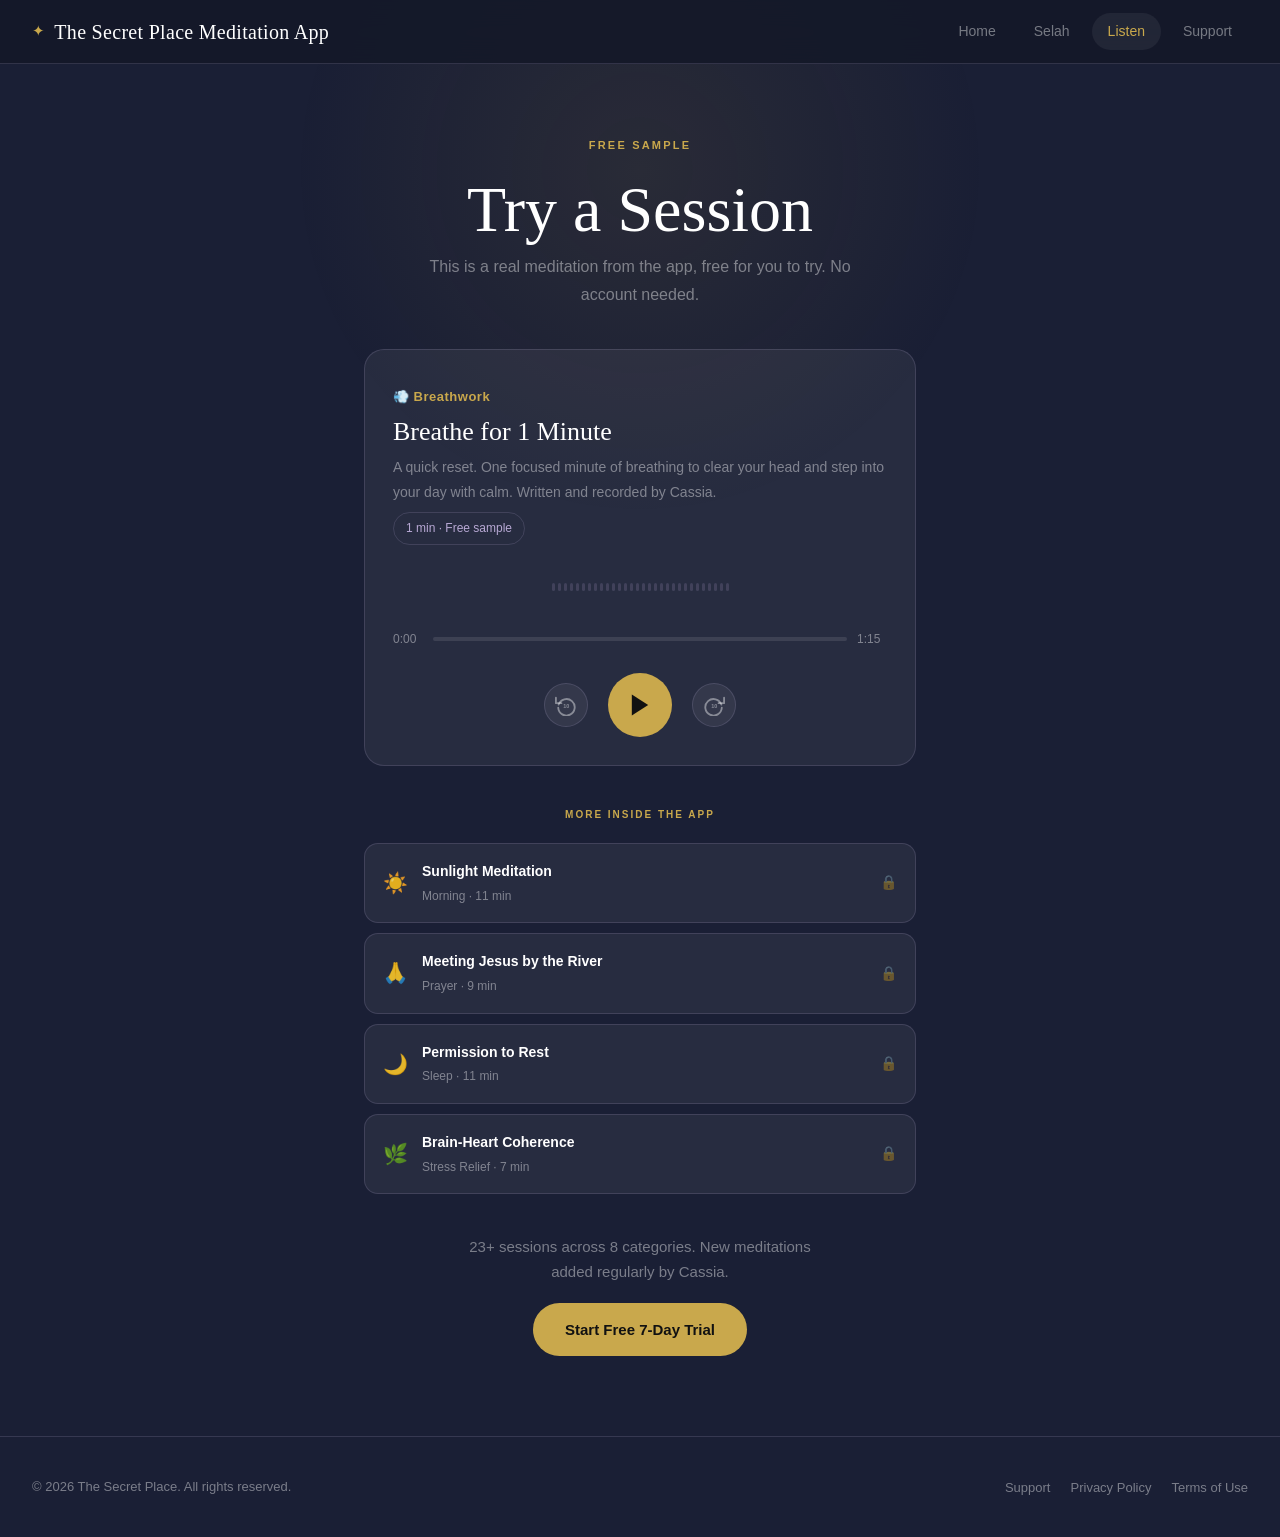
==== listen.html @ f0d4e2de "Update nav brand to full app name and increase font size Co-Authored-By: Claude Sonnet 4.6 <noreply@" ====
<!DOCTYPE html>
<html lang="en">
<head>
  <meta charset="UTF-8" />
  <meta name="viewport" content="width=device-width, initial-scale=1.0" />

  <!-- Primary SEO -->
  <title>Listen Free — Sample Meditation | The Secret Place</title>
  <meta name="description" content="Try a free guided Christian meditation. Listen to a sample session from The Secret Place app — breathwork, prayer, and stillness for believers." />
  <meta name="keywords" content="free christian meditation, free guided meditation, sample meditation, breathwork meditation, christian mindfulness free" />
  <link rel="canonical" href="https://stepdugas.github.io/the-secret-place-site/listen.html" />

  <!-- Open Graph -->
  <meta property="og:type" content="website" />
  <meta property="og:url" content="https://stepdugas.github.io/the-secret-place-site/listen.html" />
  <meta property="og:title" content="Listen Free — Sample Meditation" />
  <meta property="og:description" content="Try a free guided Christian meditation from The Secret Place." />

  <link rel="stylesheet" href="styles.css" />
</head>
<body>

  <nav>
    <a class="nav-brand" href="index.html">
      <span class="sparkle">✦</span>
      <span>The Secret Place Meditation App</span>
    </a>
    <ul class="nav-links">
      <li><a href="index.html">Home</a></li>
      <li><a href="selah.html">Selah</a></li>
      <li><a href="listen.html" class="active">Listen</a></li>
      <li><a href="support.html">Support</a></li>
    </ul>
  </nav>

  <div class="page">
    <div class="listen-page">

      <!-- Header -->
      <div class="timer-header">
        <p class="hero-eyebrow">Free Sample</p>
        <h1 class="timer-title">Try a Session</h1>
        <p class="timer-desc">This is a real meditation from the app, free for you to try. No account needed.</p>
      </div>

      <!-- Player Card -->
      <div class="player-card">

        <!-- Meditation info -->
        <div class="player-meta">
          <div class="player-category">💨 Breathwork</div>
          <h2 class="player-title">Breathe for 1 Minute</h2>
          <p class="player-description">A quick reset. One focused minute of breathing to clear your head and step into your day with calm. Written and recorded by Cassia.</p>
          <div class="player-duration-badge">1 min · Free sample</div>
        </div>

        <!-- Waveform decoration -->
        <div class="waveform-bars" id="waveformBars">
          <span></span><span></span><span></span><span></span><span></span>
          <span></span><span></span><span></span><span></span><span></span>
          <span></span><span></span><span></span><span></span><span></span>
          <span></span><span></span><span></span><span></span><span></span>
          <span></span><span></span><span></span><span></span><span></span>
          <span></span><span></span><span></span><span></span><span></span>
        </div>

        <!-- Audio element — replace src with your hosted audio file -->
        <audio id="meditationAudio" preload="metadata">
          <source src="audio/breathe1Minute.mp3" type="audio/mpeg" />
        </audio>

        <!-- Progress -->
        <div class="progress-wrap">
          <span class="progress-time" id="currentTime">0:00</span>
          <div class="progress-bar" id="progressBar">
            <div class="progress-fill" id="progressFill"></div>
            <div class="progress-thumb" id="progressThumb"></div>
          </div>
          <span class="progress-time" id="totalTime">1:00</span>
        </div>

        <!-- Controls -->
        <div class="player-controls">
          <button class="player-btn-rewind" id="rewindBtn" title="Rewind 10s">
            <svg width="22" height="22" viewBox="0 0 24 24" fill="none" stroke="currentColor" stroke-width="2" stroke-linecap="round" stroke-linejoin="round">
              <polyline points="1 4 1 10 7 10"></polyline>
              <path d="M3.51 15a9 9 0 1 0 .49-3.5"></path>
              <text x="9" y="15" font-size="6" fill="currentColor" stroke="none" font-family="sans-serif" font-weight="bold">10</text>
            </svg>
          </button>
          <button class="player-btn-play" id="playBtn">
            <svg id="playIcon" width="28" height="28" viewBox="0 0 24 24" fill="currentColor">
              <polygon points="5,3 19,12 5,21"></polygon>
            </svg>
            <svg id="pauseIcon" width="28" height="28" viewBox="0 0 24 24" fill="currentColor" style="display:none;">
              <rect x="6" y="4" width="4" height="16"></rect>
              <rect x="14" y="4" width="4" height="16"></rect>
            </svg>
          </button>
          <button class="player-btn-rewind" id="forwardBtn" title="Forward 10s">
            <svg width="22" height="22" viewBox="0 0 24 24" fill="none" stroke="currentColor" stroke-width="2" stroke-linecap="round" stroke-linejoin="round">
              <polyline points="23 4 23 10 17 10"></polyline>
              <path d="M20.49 15a9 9 0 1 1-.49-3.5"></path>
              <text x="9" y="15" font-size="6" fill="currentColor" stroke="none" font-family="sans-serif" font-weight="bold">10</text>
            </svg>
          </button>
        </div>

        <!-- Error state (shown if audio can't load) -->
        <div class="audio-error" id="audioError" style="display:none;">
          <p>This sample isn't available in the browser yet — download the app to listen.</p>
          <a href="https://apps.apple.com/us/app/the-secret-place-app/id6761489884" class="btn-primary" target="_blank" rel="noopener" style="margin-top:14px;display:inline-flex;">Download on the App Store</a>
        </div>

      </div>

      <!-- More sessions teaser -->
      <div class="more-sessions">
        <p class="section-label" style="text-align:center;margin-bottom:20px;">More Inside the App</p>
        <div class="session-teaser-grid">
          <div class="session-teaser">
            <span class="session-teaser-icon">☀️</span>
            <div>
              <p class="session-teaser-title">Sunlight Meditation</p>
              <p class="session-teaser-meta">Morning · 11 min</p>
            </div>
            <span class="session-teaser-lock">🔒</span>
          </div>
          <div class="session-teaser">
            <span class="session-teaser-icon">🙏</span>
            <div>
              <p class="session-teaser-title">Meeting Jesus by the River</p>
              <p class="session-teaser-meta">Prayer · 9 min</p>
            </div>
            <span class="session-teaser-lock">🔒</span>
          </div>
          <div class="session-teaser">
            <span class="session-teaser-icon">🌙</span>
            <div>
              <p class="session-teaser-title">Permission to Rest</p>
              <p class="session-teaser-meta">Sleep · 11 min</p>
            </div>
            <span class="session-teaser-lock">🔒</span>
          </div>
          <div class="session-teaser">
            <span class="session-teaser-icon">🌿</span>
            <div>
              <p class="session-teaser-title">Brain-Heart Coherence</p>
              <p class="session-teaser-meta">Stress Relief · 7 min</p>
            </div>
            <span class="session-teaser-lock">🔒</span>
          </div>
        </div>
      </div>

      <!-- CTA -->
      <div class="timer-app-cta">
        <p>23+ sessions across 8 categories. New meditations added regularly by Cassia.</p>
        <a href="https://apps.apple.com/us/app/the-secret-place-app/id6761489884" class="btn-primary" target="_blank" rel="noopener">Start Free 7-Day Trial</a>
      </div>

    </div>
  </div>

  <footer>
    <p>© 2026 The Secret Place. All rights reserved.</p>
    <ul class="footer-links">
      <li><a href="support.html">Support</a></li>
      <li><a href="privacy.html">Privacy Policy</a></li>
      <li><a href="terms.html">Terms of Use</a></li>
    </ul>
  </footer>

  <script>
    const audio       = document.getElementById('meditationAudio');
    const playBtn     = document.getElementById('playBtn');
    const playIcon    = document.getElementById('playIcon');
    const pauseIcon   = document.getElementById('pauseIcon');
    const progressFill= document.getElementById('progressFill');
    const progressThumb=document.getElementById('progressThumb');
    const progressBar = document.getElementById('progressBar');
    const currentTimeEl=document.getElementById('currentTime');
    const totalTimeEl = document.getElementById('totalTime');
    const waveform    = document.getElementById('waveformBars');
    const errorEl     = document.getElementById('audioError');
    let   animFrame   = null;

    // Detect if audio file is available
    audio.addEventListener('error', () => {
      errorEl.style.display = 'block';
      playBtn.disabled = true;
    });

    audio.addEventListener('loadedmetadata', () => {
      totalTimeEl.textContent = formatTime(audio.duration);
    });

    // Play / Pause
    playBtn.addEventListener('click', () => {
      if (audio.paused) {
        audio.play().catch(() => { errorEl.style.display = 'block'; });
      } else {
        audio.pause();
      }
    });

    audio.addEventListener('play', () => {
      playIcon.style.display  = 'none';
      pauseIcon.style.display = 'block';
      waveform.classList.add('playing');
      animateProgress();
    });

    audio.addEventListener('pause', () => {
      playIcon.style.display  = 'block';
      pauseIcon.style.display = 'none';
      waveform.classList.remove('playing');
      cancelAnimationFrame(animFrame);
    });

    audio.addEventListener('ended', () => {
      playIcon.style.display  = 'block';
      pauseIcon.style.display = 'none';
      waveform.classList.remove('playing');
      progressFill.style.width = '100%';
      progressThumb.style.left = '100%';
      cancelAnimationFrame(animFrame);
    });

    // Rewind / Forward
    document.getElementById('rewindBtn').addEventListener('click', () => {
      audio.currentTime = Math.max(0, audio.currentTime - 10);
    });
    document.getElementById('forwardBtn').addEventListener('click', () => {
      audio.currentTime = Math.min(audio.duration || 0, audio.currentTime + 10);
    });

    // Scrub
    progressBar.addEventListener('click', e => {
      if (!audio.duration) return;
      const rect = progressBar.getBoundingClientRect();
      const pct  = (e.clientX - rect.left) / rect.width;
      audio.currentTime = pct * audio.duration;
    });

    function animateProgress() {
      if (!audio.duration) { animFrame = requestAnimationFrame(animateProgress); return; }
      const pct = (audio.currentTime / audio.duration) * 100;
      progressFill.style.width = pct + '%';
      progressThumb.style.left = pct + '%';
      currentTimeEl.textContent = formatTime(audio.currentTime);
      animFrame = requestAnimationFrame(animateProgress);
    }

    function formatTime(s) {
      if (!s || isNaN(s)) return '0:00';
      const m = Math.floor(s / 60);
      const sec = Math.floor(s % 60).toString().padStart(2, '0');
      return `${m}:${sec}`;
    }
  </script>

</body>
</html>
---- styles.css ----
/* ─────────────────────────────────────────────
   The Secret Place — Shared Stylesheet
   Navy + Gold + Lavender  |  Serif + Sans
───────────────────────────────────────────── */

:root {
  --navy:    #1A1F35;
  --navy-2:  #141828;
  --gold:    #C9A84C;
  --gold-dim:#A88C3E;
  --lavender:#B8A9D4;
  --surface: rgba(255,255,255,0.06);
  --border:  rgba(184,169,212,0.18);
  --text:    rgba(255,255,255,0.88);
  --muted:   rgba(255,255,255,0.42);
  --radius:  14px;
}

*, *::before, *::after { box-sizing: border-box; margin: 0; padding: 0; }

html { scroll-behavior: smooth; }

body {
  background: var(--navy);
  color: var(--text);
  font-family: -apple-system, 'Helvetica Neue', Arial, sans-serif;
  font-size: 16px;
  line-height: 1.7;
  min-height: 100vh;
}

/* ── Background glow ── */
body::before {
  content: '';
  position: fixed;
  top: -20%;
  left: 50%;
  transform: translateX(-50%);
  width: 700px;
  height: 700px;
  background: radial-gradient(ellipse, rgba(201,168,76,0.09) 0%, transparent 70%);
  pointer-events: none;
  z-index: 0;
}

/* ── Nav ── */
nav {
  position: sticky;
  top: 0;
  z-index: 100;
  display: flex;
  align-items: center;
  justify-content: space-between;
  padding: 0 32px;
  height: 64px;
  background: rgba(20, 24, 40, 0.88);
  backdrop-filter: blur(16px);
  -webkit-backdrop-filter: blur(16px);
  border-bottom: 1px solid var(--border);
}

.nav-brand {
  display: flex;
  align-items: center;
  gap: 9px;
  text-decoration: none;
}

.nav-brand .sparkle { color: var(--gold); font-size: 15px; }

.nav-brand span {
  font-family: Georgia, 'Times New Roman', serif;
  font-size: 20px;
  color: white;
  letter-spacing: 0.3px;
}

.nav-links {
  display: flex;
  gap: 6px;
  list-style: none;
}

.nav-links a {
  display: block;
  padding: 7px 16px;
  border-radius: 20px;
  font-size: 14px;
  font-weight: 500;
  color: var(--muted);
  text-decoration: none;
  transition: color 0.2s, background 0.2s;
}

.nav-links a:hover,
.nav-links a.active {
  color: white;
  background: var(--surface);
}

.nav-links a.active { color: var(--gold); }

/* ── Page wrapper ── */
.page { position: relative; z-index: 1; }

/* ── Hero ── */
.hero {
  text-align: center;
  padding: 100px 24px 80px;
  max-width: 680px;
  margin: 0 auto;
}

.hero-eyebrow {
  font-size: 11px;
  font-weight: 700;
  letter-spacing: 2.2px;
  color: var(--gold);
  text-transform: uppercase;
  margin-bottom: 20px;
}

.hero h1 {
  font-family: Georgia, 'Times New Roman', serif;
  font-size: clamp(38px, 7vw, 58px);
  font-weight: normal;
  line-height: 1.18;
  color: white;
  margin-bottom: 22px;
}

.hero h1 em {
  font-style: italic;
  color: var(--gold);
}

.hero p {
  font-size: 18px;
  color: var(--muted);
  line-height: 1.75;
  margin-bottom: 40px;
}

.btn-primary {
  display: inline-flex;
  align-items: center;
  gap: 8px;
  padding: 14px 32px;
  background: var(--gold);
  color: #111;
  font-size: 15px;
  font-weight: 700;
  border-radius: 50px;
  text-decoration: none;
  transition: background 0.2s, transform 0.15s;
}

.btn-primary:hover { background: var(--gold-dim); transform: translateY(-1px); }

.btn-secondary {
  display: inline-flex;
  align-items: center;
  gap: 8px;
  padding: 13px 28px;
  background: transparent;
  color: white;
  font-size: 15px;
  font-weight: 500;
  border: 1px solid var(--border);
  border-radius: 50px;
  text-decoration: none;
  transition: border-color 0.2s, background 0.2s;
}

.btn-secondary:hover { border-color: var(--lavender); background: var(--surface); }

.hero-cta { display: flex; gap: 14px; justify-content: center; flex-wrap: wrap; }

/* ── Divider line ── */
.divider {
  height: 1px;
  background: var(--border);
  max-width: 900px;
  margin: 0 auto;
}

/* ── Section ── */
section {
  max-width: 900px;
  margin: 0 auto;
  padding: 72px 24px;
}

.section-label {
  font-size: 10px;
  font-weight: 700;
  letter-spacing: 2px;
  color: var(--gold);
  text-transform: uppercase;
  margin-bottom: 12px;
}

.section-title {
  font-family: Georgia, 'Times New Roman', serif;
  font-size: clamp(26px, 4vw, 36px);
  font-weight: normal;
  color: white;
  margin-bottom: 16px;
  line-height: 1.3;
}

.section-body {
  font-size: 16px;
  color: var(--muted);
  line-height: 1.8;
  max-width: 620px;
}

/* ── Feature grid ── */
.feature-grid {
  display: grid;
  grid-template-columns: repeat(auto-fit, minmax(240px, 1fr));
  gap: 16px;
  margin-top: 48px;
}

.feature-card {
  background: var(--surface);
  border: 1px solid var(--border);
  border-radius: var(--radius);
  padding: 28px 24px;
}

.feature-icon {
  font-size: 24px;
  margin-bottom: 14px;
}

.feature-card h3 {
  font-size: 16px;
  font-weight: 600;
  color: white;
  margin-bottom: 8px;
}

.feature-card p {
  font-size: 14px;
  color: var(--muted);
  line-height: 1.65;
}

/* ── Screenshot mock ── */
.app-badge {
  display: inline-flex;
  align-items: center;
  gap: 8px;
  padding: 8px 16px;
  background: var(--surface);
  border: 1px solid var(--border);
  border-radius: 50px;
  font-size: 13px;
  color: var(--lavender);
  margin-bottom: 40px;
}

/* ── Prose (privacy / terms / support) ── */
.prose {
  max-width: 700px;
  margin: 0 auto;
  padding: 64px 24px 80px;
}

.prose h1 {
  font-family: Georgia, 'Times New Roman', serif;
  font-size: 36px;
  font-weight: normal;
  color: white;
  margin-bottom: 8px;
}

.prose .updated {
  font-size: 13px;
  color: var(--muted);
  margin-bottom: 40px;
  display: block;
}

.prose h2 {
  font-size: 20px;
  font-weight: 600;
  color: white;
  margin: 40px 0 12px;
  padding-bottom: 10px;
  border-bottom: 1px solid var(--border);
}

.prose p, .prose li {
  font-size: 15px;
  color: rgba(255,255,255,0.68);
  line-height: 1.85;
  margin-bottom: 14px;
}

.prose ul, .prose ol {
  padding-left: 22px;
  margin-bottom: 14px;
}

.prose li { margin-bottom: 8px; }

.prose a { color: var(--gold); text-decoration: none; }
.prose a:hover { text-decoration: underline; }

.prose strong { color: white; font-weight: 600; }

/* ── Support cards ── */
.support-grid {
  display: grid;
  grid-template-columns: repeat(auto-fit, minmax(280px, 1fr));
  gap: 16px;
  margin: 40px 0;
}

.support-card {
  background: var(--surface);
  border: 1px solid var(--border);
  border-radius: var(--radius);
  padding: 28px 24px;
}

.support-card h3 {
  font-size: 16px;
  font-weight: 600;
  color: white;
  margin-bottom: 10px;
}

.support-card p {
  font-size: 14px;
  color: var(--muted);
  line-height: 1.65;
  margin-bottom: 0;
}

.support-card a {
  color: var(--gold);
  text-decoration: none;
}

/* ── Footer ── */
footer {
  border-top: 1px solid var(--border);
  padding: 36px 32px;
  display: flex;
  align-items: center;
  justify-content: space-between;
  flex-wrap: wrap;
  gap: 16px;
  position: relative;
  z-index: 1;
}

footer p { font-size: 13px; color: var(--muted); }

.footer-links {
  display: flex;
  gap: 20px;
  list-style: none;
}

.footer-links a {
  font-size: 13px;
  color: var(--muted);
  text-decoration: none;
  transition: color 0.2s;
}

.footer-links a:hover { color: var(--gold); }

/* ─────────────────────────────────────────────
   Selah Callout (index.html)
───────────────────────────────────────────── */
.selah-callout { padding: 72px 24px; max-width: 900px; margin: 0 auto; }
.selah-callout-inner {
  display: flex;
  align-items: center;
  gap: 60px;
  flex-wrap: wrap;
}
.selah-callout-inner > div:first-child { flex: 1; min-width: 260px; }
.selah-preview { flex-shrink: 0; display: flex; justify-content: center; }
.selah-ring-preview { position: relative; width: 120px; height: 120px; }
.selah-ring-preview svg { filter: drop-shadow(0 0 18px rgba(201,168,76,0.22)); }
.selah-ring-label {
  position: absolute; inset: 0;
  display: flex; align-items: center; justify-content: center;
  font-family: Georgia, serif;
  font-size: 22px;
  color: white;
}

/* ─────────────────────────────────────────────
   Timer / Selah page
───────────────────────────────────────────── */
.timer-page {
  max-width: 560px;
  margin: 0 auto;
  padding: 72px 24px 80px;
  display: flex;
  flex-direction: column;
  align-items: center;
  gap: 40px;
}

.timer-header { text-align: center; }

.timer-title {
  font-family: Georgia, 'Times New Roman', serif;
  font-size: clamp(42px, 8vw, 64px);
  font-weight: normal;
  color: white;
  line-height: 1.1;
  margin-bottom: 8px;
}

.timer-subtitle {
  font-size: 15px;
  color: var(--gold);
  margin-bottom: 14px;
  letter-spacing: 0.3px;
}

.timer-subtitle em { font-style: italic; }

.timer-desc {
  font-size: 16px;
  color: var(--muted);
  line-height: 1.75;
  max-width: 440px;
}

.timer-card {
  width: 100%;
  background: var(--surface);
  border: 1px solid var(--border);
  border-radius: 20px;
  padding: 36px 28px;
  display: flex;
  flex-direction: column;
  align-items: center;
  gap: 32px;
}

/* Pickers */
.picker-group { width: 100%; }
.picker-label {
  font-size: 10px;
  font-weight: 700;
  letter-spacing: 2px;
  color: var(--gold);
  text-transform: uppercase;
  margin-bottom: 12px;
}
.picker-pills {
  display: flex;
  flex-wrap: wrap;
  gap: 8px;
}
.pill {
  padding: 8px 16px;
  border-radius: 50px;
  border: 1px solid var(--border);
  background: transparent;
  color: var(--muted);
  font-size: 13px;
  font-weight: 500;
  cursor: pointer;
  transition: all 0.18s;
  font-family: inherit;
}
.pill:hover { border-color: var(--lavender); color: white; background: var(--surface); }
.pill.active { background: var(--gold); border-color: var(--gold); color: #111; font-weight: 700; }

/* Ring */
.timer-ring-wrap {
  position: relative;
  width: 220px;
  height: 220px;
  flex-shrink: 0;
}
.timer-ring-svg {
  width: 220px;
  height: 220px;
  filter: drop-shadow(0 0 24px rgba(201,168,76,0.18));
}
.ring-bg {
  fill: none;
  stroke: rgba(184,169,212,0.10);
  stroke-width: 8;
}
.ring-progress {
  fill: none;
  stroke: var(--gold);
  stroke-width: 8;
  stroke-linecap: round;
  stroke-dasharray: 603.2;
  stroke-dashoffset: 0;
  transform: rotate(-90deg);
  transform-origin: 50% 50%;
  transition: stroke-dashoffset 0.8s linear;
}
.timer-ring-inner {
  position: absolute;
  inset: 0;
  display: flex;
  flex-direction: column;
  align-items: center;
  justify-content: center;
  gap: 6px;
}
.timer-display {
  font-family: Georgia, 'Times New Roman', serif;
  font-size: 46px;
  color: white;
  letter-spacing: -1px;
  line-height: 1;
}
.timer-state {
  font-size: 11px;
  font-weight: 600;
  letter-spacing: 2px;
  text-transform: uppercase;
  color: var(--muted);
}

/* Timer controls */
.timer-controls { display: flex; gap: 14px; align-items: center; }

.timer-btn-primary {
  padding: 14px 36px;
  background: var(--gold);
  color: #111;
  border: none;
  border-radius: 50px;
  font-size: 15px;
  font-weight: 700;
  cursor: pointer;
  font-family: inherit;
  transition: background 0.2s, transform 0.15s;
}
.timer-btn-primary:hover { background: var(--gold-dim); transform: translateY(-1px); }

.timer-btn-secondary {
  padding: 13px 24px;
  background: transparent;
  color: var(--muted);
  border: 1px solid var(--border);
  border-radius: 50px;
  font-size: 14px;
  font-weight: 500;
  cursor: pointer;
  font-family: inherit;
  transition: all 0.18s;
}
.timer-btn-secondary:hover:not(:disabled) { border-color: var(--lavender); color: white; }
.timer-btn-secondary:disabled { opacity: 0.35; cursor: default; }

/* Completion overlay */
.timer-completion {
  position: fixed;
  inset: 0;
  z-index: 200;
  background: rgba(20,24,40,0.92);
  backdrop-filter: blur(16px);
  display: flex;
  align-items: center;
  justify-content: center;
  padding: 24px;
}
.completion-inner {
  position: relative;
  text-align: center;
  display: flex;
  flex-direction: column;
  align-items: center;
  gap: 12px;
  max-width: 380px;
}
.completion-glow {
  position: absolute;
  top: -40px; left: 50%; transform: translateX(-50%);
  width: 300px; height: 300px;
  background: radial-gradient(ellipse, rgba(201,168,76,0.14) 0%, transparent 70%);
  pointer-events: none;
}
.completion-icon { font-size: 32px; color: var(--gold); }
.completion-title {
  font-family: Georgia, serif;
  font-size: 40px;
  font-weight: normal;
  color: white;
}
.completion-body { font-size: 16px; color: var(--muted); line-height: 1.7; margin-bottom: 8px; }

/* App CTA strip */
.timer-app-cta {
  text-align: center;
  display: flex;
  flex-direction: column;
  align-items: center;
  gap: 18px;
}
.timer-app-cta p { font-size: 15px; color: var(--muted); max-width: 380px; line-height: 1.7; }

/* ─────────────────────────────────────────────
   Listen / Player page
───────────────────────────────────────────── */
.listen-page {
  max-width: 600px;
  margin: 0 auto;
  padding: 72px 24px 80px;
  display: flex;
  flex-direction: column;
  align-items: center;
  gap: 40px;
}

.player-card {
  width: 100%;
  background: var(--surface);
  border: 1px solid var(--border);
  border-radius: 20px;
  padding: 36px 28px 28px;
  display: flex;
  flex-direction: column;
  gap: 24px;
}

.player-meta { display: flex; flex-direction: column; gap: 8px; }
.player-category { font-size: 13px; color: var(--gold); font-weight: 600; letter-spacing: 0.5px; }
.player-title { font-family: Georgia, serif; font-size: 26px; font-weight: normal; color: white; line-height: 1.2; }
.player-description { font-size: 14px; color: var(--muted); line-height: 1.75; }
.player-duration-badge {
  display: inline-flex;
  padding: 5px 12px;
  border: 1px solid var(--border);
  border-radius: 50px;
  font-size: 12px;
  color: var(--lavender);
  width: fit-content;
}

/* Waveform animation */
.waveform-bars {
  display: flex;
  align-items: center;
  justify-content: center;
  gap: 3px;
  height: 36px;
}
.waveform-bars span {
  display: block;
  width: 3px;
  border-radius: 3px;
  background: var(--border);
  height: 8px;
  transition: height 0.1s;
}
.waveform-bars.playing span {
  background: var(--gold);
  animation: wave 1.2s ease-in-out infinite;
}
.waveform-bars.playing span:nth-child(odd)  { animation-delay: -0.4s; }
.waveform-bars.playing span:nth-child(3n)   { animation-delay: -0.8s; }
.waveform-bars.playing span:nth-child(4n)   { animation-delay: -0.2s; }
.waveform-bars.playing span:nth-child(5n)   { animation-delay: -1.0s; }

@keyframes wave {
  0%, 100% { height: 8px; }
  50%       { height: 28px; }
}

/* Progress */
.progress-wrap {
  display: flex;
  align-items: center;
  gap: 10px;
}
.progress-time { font-size: 12px; color: var(--muted); min-width: 30px; font-variant-numeric: tabular-nums; }
.progress-bar {
  flex: 1;
  height: 4px;
  background: rgba(255,255,255,0.10);
  border-radius: 4px;
  position: relative;
  cursor: pointer;
}
.progress-fill {
  height: 100%;
  background: var(--gold);
  border-radius: 4px;
  width: 0%;
  transition: width 0.3s linear;
}
.progress-thumb {
  position: absolute;
  top: 50%;
  left: 0%;
  transform: translate(-50%, -50%);
  width: 12px;
  height: 12px;
  background: var(--gold);
  border-radius: 50%;
  transition: left 0.3s linear;
  opacity: 0;
}
.progress-bar:hover .progress-thumb { opacity: 1; }

/* Player controls */
.player-controls {
  display: flex;
  align-items: center;
  justify-content: center;
  gap: 20px;
}
.player-btn-play {
  width: 64px;
  height: 64px;
  border-radius: 50%;
  background: var(--gold);
  border: none;
  cursor: pointer;
  display: flex;
  align-items: center;
  justify-content: center;
  color: #111;
  transition: background 0.2s, transform 0.15s;
  flex-shrink: 0;
}
.player-btn-play:hover { background: var(--gold-dim); transform: scale(1.04); }
.player-btn-play:disabled { opacity: 0.4; cursor: default; }

.player-btn-rewind {
  width: 44px;
  height: 44px;
  border-radius: 50%;
  background: var(--surface);
  border: 1px solid var(--border);
  cursor: pointer;
  display: flex;
  align-items: center;
  justify-content: center;
  color: var(--muted);
  transition: all 0.18s;
}
.player-btn-rewind:hover { border-color: var(--lavender); color: white; }

.audio-error {
  text-align: center;
  padding: 20px;
  display: flex;
  flex-direction: column;
  align-items: center;
}
.audio-error p { font-size: 14px; color: var(--muted); }

/* More sessions teaser */
.more-sessions { width: 100%; }
.session-teaser-grid { display: flex; flex-direction: column; gap: 10px; }
.session-teaser {
  display: flex;
  align-items: center;
  gap: 14px;
  padding: 16px 18px;
  background: var(--surface);
  border: 1px solid var(--border);
  border-radius: var(--radius);
}
.session-teaser-icon { font-size: 20px; flex-shrink: 0; }
.session-teaser > div { flex: 1; }
.session-teaser-title { font-size: 14px; font-weight: 600; color: white; }
.session-teaser-meta  { font-size: 12px; color: var(--muted); margin-top: 2px; }
.session-teaser-lock  { font-size: 14px; opacity: 0.4; }

/* ── Responsive — Tablet ── */
@media (max-width: 768px) {
  .selah-callout-inner { flex-direction: column; gap: 32px; }
}

/* ── Responsive — Mobile ── */
@media (max-width: 600px) {
  /* Nav: smaller text, tighter padding so 4 links fit */
  nav { padding: 0 14px; }
  .nav-brand span:last-child { display: none; } /* hide text, keep sparkle brand mark */
  .nav-links { gap: 2px; }
  .nav-links a { padding: 6px 10px; font-size: 13px; }

  /* Hero */
  .hero { padding: 70px 20px 60px; }
  .hero p { font-size: 16px; }
  .hero-cta { flex-direction: column; align-items: center; }
  .btn-primary, .btn-secondary { width: 100%; max-width: 320px; justify-content: center; }

  /* Sections */
  section { padding: 52px 20px; }

  /* Feature grid: single column */
  .feature-grid { grid-template-columns: 1fr; }

  /* Selah callout */
  .selah-callout { padding: 52px 20px; }
  .selah-callout-inner { flex-direction: column; gap: 28px; }
  .selah-preview { display: none; }

  /* Timer page */
  .timer-page { padding: 52px 16px 64px; }
  .timer-card { padding: 24px 16px; gap: 24px; }
  .timer-ring-wrap { width: 190px; height: 190px; }
  .timer-ring-svg { width: 190px; height: 190px; }
  .timer-display { font-size: 36px; }
  .timer-controls { gap: 10px; }
  .timer-btn-primary { padding: 13px 28px; }
  .pill { padding: 7px 13px; font-size: 12px; }

  /* Player page */
  .listen-page { padding: 52px 16px 64px; }
  .player-card { padding: 24px 16px 18px; gap: 20px; }
  .player-title { font-size: 22px; }
  .player-controls { gap: 14px; }

  /* Footer */
  footer { flex-direction: column; align-items: flex-start; gap: 12px; }
  .footer-links { flex-wrap: wrap; gap: 14px; }
}

/* ── Responsive — Very small (iPhone SE) ── */
@media (max-width: 380px) {
  .nav-links a { padding: 5px 8px; font-size: 12px; }
  .timer-ring-wrap { width: 170px; height: 170px; }
  .timer-ring-svg  { width: 170px; height: 170px; }
  .timer-display { font-size: 32px; }
}
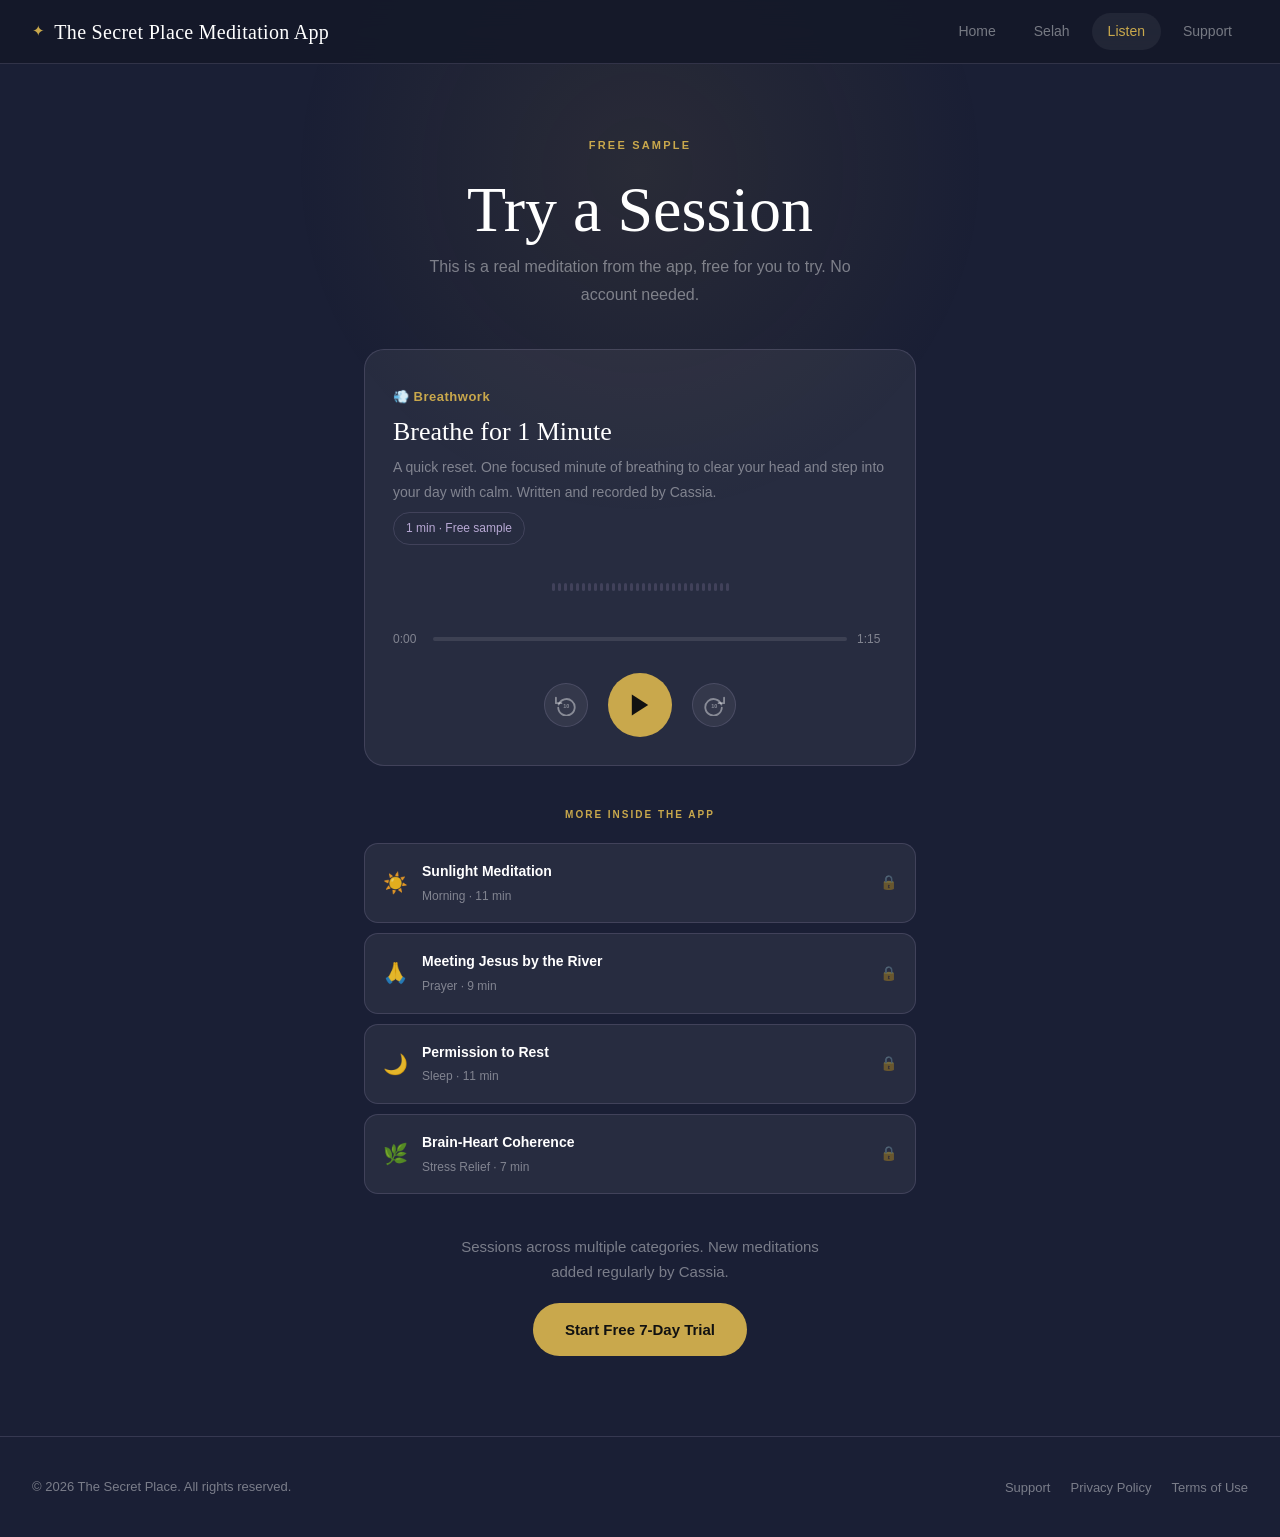
==== commit 74f1cabf: "Remove specific meditation count from listen page Co-Authored-By: Claude Opus 4.6 (1M context) <nore" ====
--- a/listen.html
+++ b/listen.html
@@ -155,7 +155,7 @@
 
       <!-- CTA -->
       <div class="timer-app-cta">
-        <p>23+ sessions across 8 categories. New meditations added regularly by Cassia.</p>
+        <p>Sessions across multiple categories. New meditations added regularly by Cassia.</p>
         <a href="https://apps.apple.com/us/app/the-secret-place-app/id6761489884" class="btn-primary" target="_blank" rel="noopener">Start Free 7-Day Trial</a>
       </div>
 
--- a/styles.css
+++ b/styles.css
@@ -378,6 +378,111 @@
 .footer-links a:hover { color: var(--gold); }
 
 /* ─────────────────────────────────────────────
+   Scroll Animation Section (index.html)
+───────────────────────────────────────────── */
+.scroll-scene {
+  position: relative;
+}
+
+.scroll-scene-inner {
+  display: flex;
+  align-items: flex-start;
+  max-width: 960px;
+  margin: 0 auto;
+  padding: 0 24px;
+}
+
+/* Left sticky column */
+.scene-left {
+  position: sticky;
+  top: 0;
+  height: 100vh;
+  width: 45%;
+  flex-shrink: 0;
+  display: flex;
+  align-items: center;
+  justify-content: center;
+}
+
+/* Image frame — GSAP animates border-radius */
+.scene-img-wrap {
+  position: relative;
+  width: 280px;
+  height: 280px;
+  border-radius: 22%;
+  overflow: hidden;
+  box-shadow:
+    0 0 0 1px var(--border),
+    0 0 80px rgba(201,168,76,0.18),
+    0 24px 64px rgba(0,0,0,0.5);
+  will-change: border-radius;
+}
+
+/* Images stacked — GSAP animates opacity */
+.scene-img {
+  position: absolute;
+  inset: 0;
+  width: 100%;
+  height: 100%;
+  object-fit: cover;
+  will-change: opacity, transform;
+}
+#sImg1, #sImg2 { opacity: 0; }
+
+/* Right scrolling column */
+.scene-right {
+  width: 55%;
+}
+
+.scene-panel {
+  min-height: 100vh;
+  display: flex;
+  flex-direction: column;
+  justify-content: center;
+  gap: 22px;
+  padding: 80px 0 80px 52px;
+}
+
+.scene-heading {
+  font-family: Georgia, 'Times New Roman', serif;
+  font-size: clamp(34px, 4.2vw, 50px);
+  font-weight: normal;
+  color: white;
+  line-height: 1.15;
+}
+.scene-heading em {
+  font-style: italic;
+  color: var(--gold);
+}
+
+.scene-body {
+  font-size: 16px;
+  color: var(--muted);
+  line-height: 1.85;
+  max-width: 380px;
+}
+
+.scene-quote {
+  border-left: 2px solid var(--gold);
+  padding-left: 18px;
+  max-width: 360px;
+  margin: 0;
+  font-family: Georgia, serif;
+  font-size: 15px;
+  font-style: italic;
+  color: rgba(255,255,255,0.72);
+  line-height: 1.75;
+}
+.scene-quote cite {
+  display: block;
+  font-size: 12px;
+  font-style: normal;
+  letter-spacing: 1px;
+  color: var(--gold);
+  margin-top: 10px;
+}
+
+/* ─────────────────────────────────────────────
    Selah Callout (index.html)
 ───────────────────────────────────────────── */
 .selah-callout { padding: 72px 24px; max-width: 900px; margin: 0 auto; }
@@ -795,6 +900,21 @@
   .nav-links { gap: 2px; }
   .nav-links a { padding: 6px 10px; font-size: 13px; }
 
+  /* Scroll scene — stack on mobile */
+  .scroll-scene-inner { flex-direction: column; padding: 0; }
+  .scene-left {
+    position: relative; top: auto;
+    height: auto; width: 100%;
+    padding: 52px 24px 32px;
+  }
+  .scene-img-wrap { width: 220px; height: 220px; }
+  .scene-right { width: 100%; }
+  .scene-panel {
+    min-height: auto;
+    padding: 36px 24px 48px;
+    border-top: 1px solid var(--border);
+  }
+
   /* Hero */
   .hero { padding: 70px 20px 60px; }
   .hero p { font-size: 16px; }
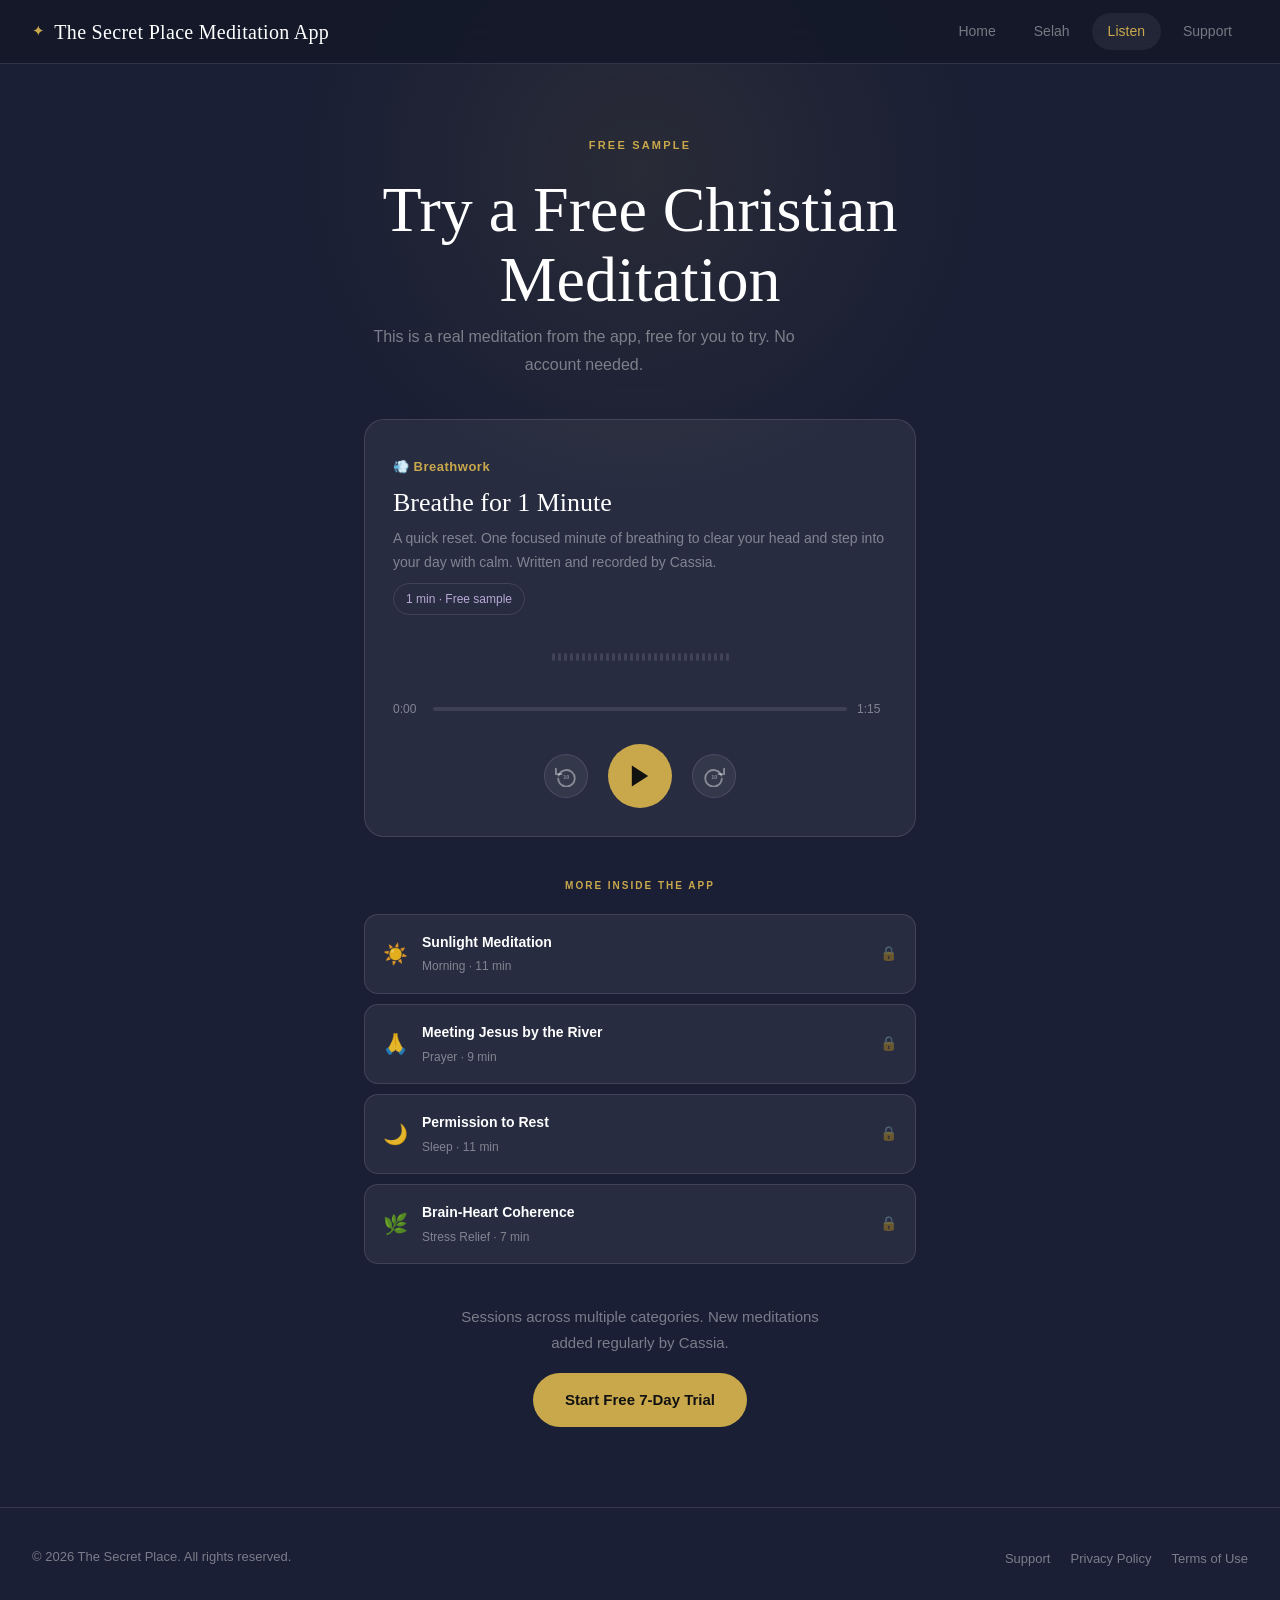
==== commit bed167d1: "SEO overhaul: sitemap, robots.txt, canonicals, schema, meta tags Critical fixes: - Created robots.tx" ====
--- a/listen.html
+++ b/listen.html
@@ -8,14 +8,23 @@
   <title>Listen Free — Sample Meditation | The Secret Place</title>
   <meta name="description" content="Try a free guided Christian meditation. Listen to a sample session from The Secret Place app — breathwork, prayer, and stillness for believers." />
   <meta name="keywords" content="free christian meditation, free guided meditation, sample meditation, breathwork meditation, christian mindfulness free" />
-  <link rel="canonical" href="https://stepdugas.github.io/the-secret-place-site/listen.html" />
+  <link rel="canonical" href="https://thesecretplaceapp.com/listen.html" />
 
   <!-- Open Graph -->
   <meta property="og:type" content="website" />
-  <meta property="og:url" content="https://stepdugas.github.io/the-secret-place-site/listen.html" />
-  <meta property="og:title" content="Listen Free — Sample Meditation" />
-  <meta property="og:description" content="Try a free guided Christian meditation from The Secret Place." />
-
+  <meta property="og:url" content="https://thesecretplaceapp.com/listen.html" />
+  <meta property="og:title" content="Listen Free — Sample Christian Meditation" />
+  <meta property="og:description" content="Try a free guided Christian meditation from The Secret Place. Breathwork, prayer, and stillness for believers." />
+  <meta property="og:image" content="https://thesecretplaceapp.com/og-image.png" />
+  <meta property="og:site_name" content="The Secret Place" />
+
+  <!-- Twitter Card -->
+  <meta name="twitter:card" content="summary_large_image" />
+  <meta name="twitter:title" content="Listen Free — Sample Christian Meditation" />
+  <meta name="twitter:description" content="Try a free guided Christian meditation. Breathwork, prayer, and stillness for believers." />
+  <meta name="twitter:image" content="https://thesecretplaceapp.com/og-image.png" />
+
+  <link rel="icon" type="image/png" href="og-image.png" />
   <link rel="stylesheet" href="styles.css" />
 </head>
 <body>
@@ -39,7 +48,7 @@
       <!-- Header -->
       <div class="timer-header">
         <p class="hero-eyebrow">Free Sample</p>
-        <h1 class="timer-title">Try a Session</h1>
+        <h1 class="timer-title">Try a Free Christian Meditation</h1>
         <p class="timer-desc">This is a real meditation from the app, free for you to try. No account needed.</p>
       </div>
 
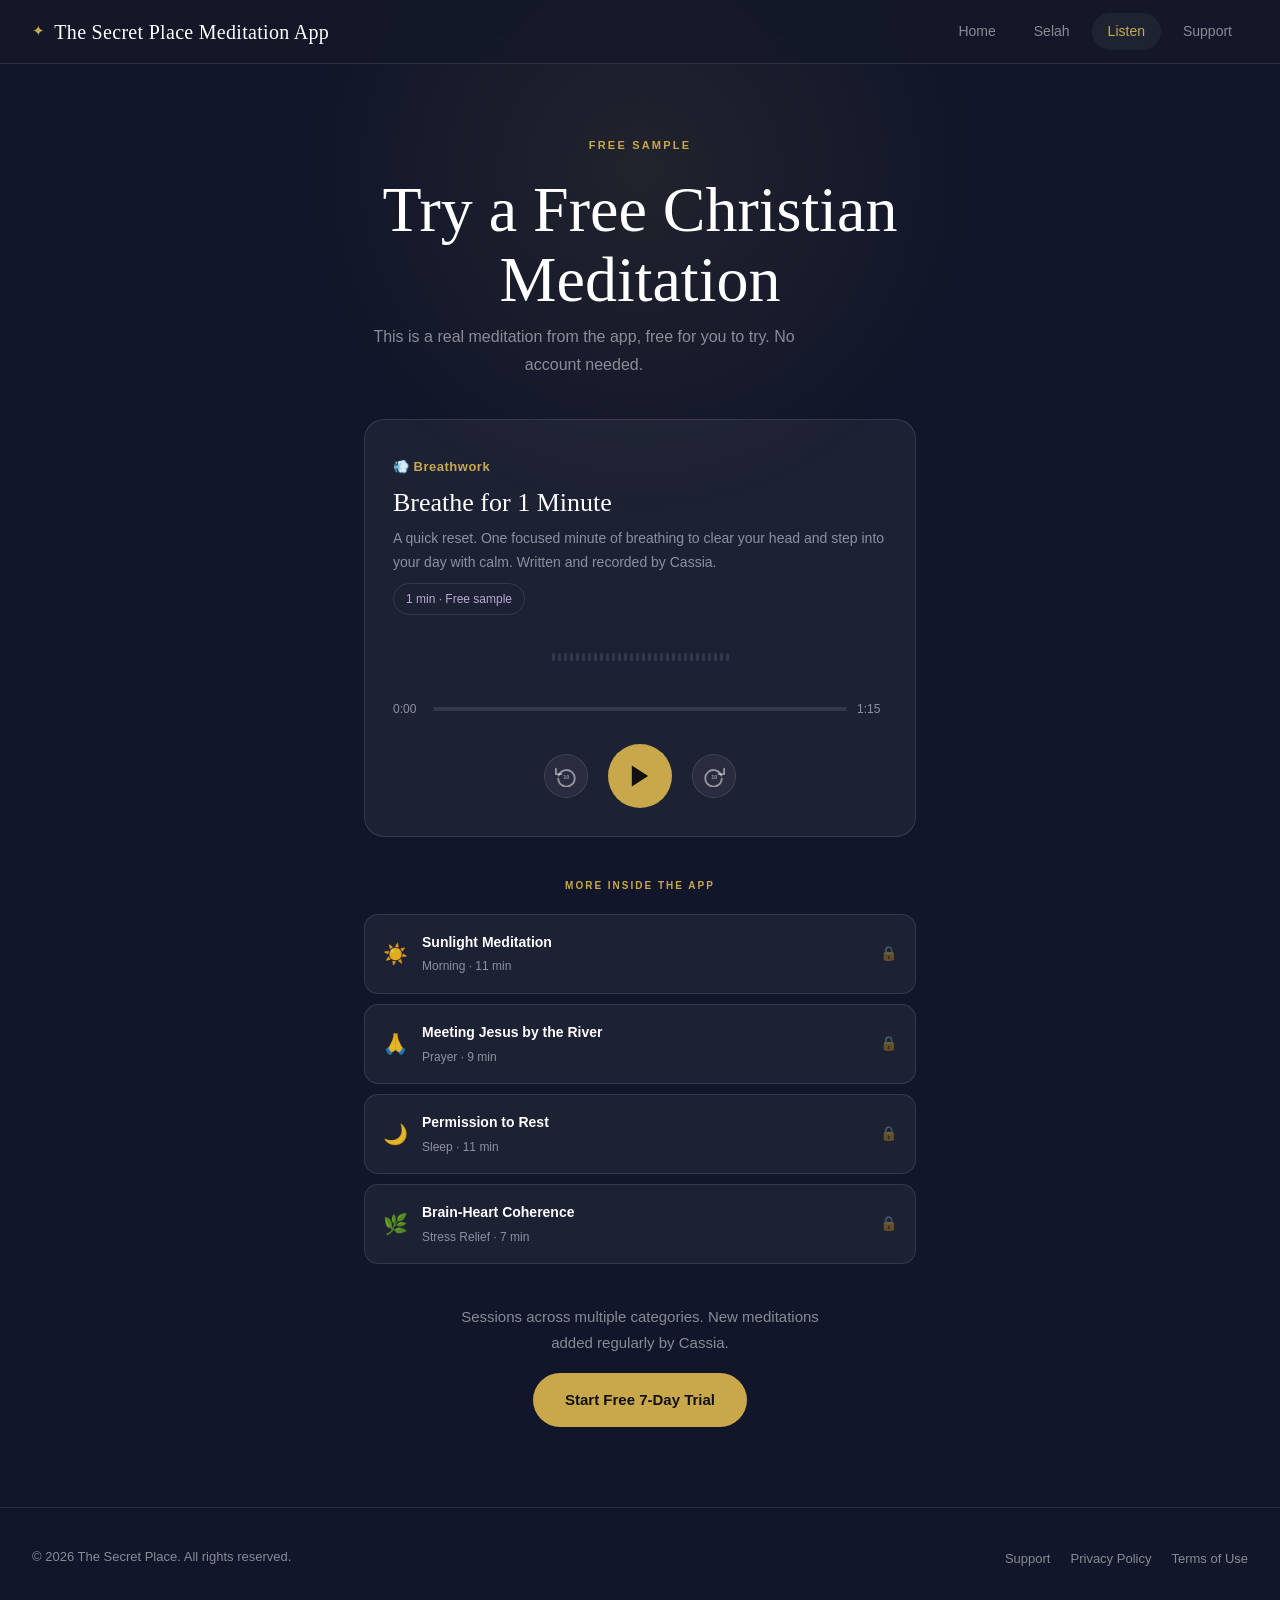
==== commit 66fd47bb: "Redesign homepage around real app screenshots - Replace centered/emoji hero with asymmetric editoria" ====
--- a/listen.html
+++ b/listen.html
@@ -118,7 +118,15 @@
         <!-- Error state (shown if audio can't load) -->
         <div class="audio-error" id="audioError" style="display:none;">
           <p>This sample isn't available in the browser yet — download the app to listen.</p>
-          <a href="https://apps.apple.com/us/app/the-secret-place-app/id6761489884" class="btn-primary" target="_blank" rel="noopener" style="margin-top:14px;display:inline-flex;">Download on the App Store</a>
+          <a href="https://apps.apple.com/us/app/the-secret-place-app/id6761489884" class="app-store-badge" target="_blank" rel="noopener" aria-label="Download The Secret Place on the App Store" style="margin-top:14px;">
+            <img src="images/app-store-badge.svg" alt="Download on the App Store" width="180" height="60" />
+          </a>
+          <!-- ANDROID LAUNCH: uncomment when live on Google Play -->
+          <!--
+          <a href="https://play.google.com/store/apps/details?id=com.thesecretplace.app" class="google-play-badge" target="_blank" rel="noopener" aria-label="Get The Secret Place on Google Play" style="margin-top:14px;">
+            <img src="images/google-play-badge.svg" alt="Get it on Google Play" width="180" height="60" />
+          </a>
+          -->
         </div>
 
       </div>
--- a/styles.css
+++ b/styles.css
@@ -4,16 +4,24 @@
 ───────────────────────────────────────────── */
 
 :root {
-  --navy:    #1A1F35;
-  --navy-2:  #141828;
+  --navy:    #11162A;
+  --navy-2:  #0C1020;
+  --navy-soft: #1A1F35;
   --gold:    #C9A84C;
   --gold-dim:#A88C3E;
   --lavender:#B8A9D4;
-  --surface: rgba(255,255,255,0.06);
-  --border:  rgba(184,169,212,0.18);
+  --cream:   #F4EEE2;
+  --cream-2: #ECE3D0;
+  --ink:     #1A1614;
+  --ink-soft: #4A4039;
+  --surface: rgba(255,255,255,0.05);
+  --border:  rgba(184,169,212,0.16);
   --text:    rgba(255,255,255,0.88);
-  --muted:   rgba(255,255,255,0.42);
+  --muted:   rgba(255,255,255,0.50);
   --radius:  14px;
+  --serif:   'Fraunces', 'Cormorant Garamond', Georgia, 'Times New Roman', serif;
+  --sans:    'Inter', -apple-system, 'Helvetica Neue', Arial, sans-serif;
+  --prose:   58ch;
 }
 
 *, *::before, *::after { box-sizing: border-box; margin: 0; padding: 0; }
@@ -23,10 +31,12 @@
 body {
   background: var(--navy);
   color: var(--text);
-  font-family: -apple-system, 'Helvetica Neue', Arial, sans-serif;
+  font-family: var(--sans);
   font-size: 16px;
   line-height: 1.7;
   min-height: 100vh;
+  -webkit-font-smoothing: antialiased;
+  -moz-osx-font-smoothing: grayscale;
 }
 
 /* ── Background glow ── */
@@ -69,7 +79,7 @@
 .nav-brand .sparkle { color: var(--gold); font-size: 15px; }
 
 .nav-brand span {
-  font-family: Georgia, 'Times New Roman', serif;
+  font-family: var(--serif);
   font-size: 20px;
   color: white;
   letter-spacing: 0.3px;
@@ -121,7 +131,7 @@
 }
 
 .hero h1 {
-  font-family: Georgia, 'Times New Roman', serif;
+  font-family: var(--serif);
   font-size: clamp(38px, 7vw, 58px);
   font-weight: normal;
   line-height: 1.18;
@@ -174,7 +184,33 @@
 
 .btn-secondary:hover { border-color: var(--lavender); background: var(--surface); }
 
-.hero-cta { display: flex; gap: 14px; justify-content: center; flex-wrap: wrap; }
+.app-store-badge {
+  display: inline-flex;
+  align-items: center;
+  text-decoration: none;
+  transition: transform 0.15s, opacity 0.2s;
+}
+.app-store-badge img {
+  height: 56px;
+  width: auto;
+  display: block;
+}
+.app-store-badge:hover { transform: translateY(-1px); opacity: 0.88; }
+
+.google-play-badge {
+  display: inline-flex;
+  align-items: center;
+  text-decoration: none;
+  transition: transform 0.15s, opacity 0.2s;
+}
+.google-play-badge img {
+  height: 56px;
+  width: auto;
+  display: block;
+}
+.google-play-badge:hover { transform: translateY(-1px); opacity: 0.88; }
+
+.hero-cta { display: flex; gap: 14px; justify-content: center; flex-wrap: wrap; align-items: center; }
 
 /* ── Divider line ── */
 .divider {
@@ -201,7 +237,7 @@
 }
 
 .section-title {
-  font-family: Georgia, 'Times New Roman', serif;
+  font-family: var(--serif);
   font-size: clamp(26px, 4vw, 36px);
   font-weight: normal;
   color: white;
@@ -271,7 +307,7 @@
 }
 
 .prose h1 {
-  font-family: Georgia, 'Times New Roman', serif;
+  font-family: var(--serif);
   font-size: 36px;
   font-weight: normal;
   color: white;
@@ -444,7 +480,7 @@
 }
 
 .scene-heading {
-  font-family: Georgia, 'Times New Roman', serif;
+  font-family: var(--serif);
   font-size: clamp(34px, 4.2vw, 50px);
   font-weight: normal;
   color: white;
@@ -467,7 +503,7 @@
   padding-left: 18px;
   max-width: 360px;
   margin: 0;
-  font-family: Georgia, serif;
+  font-family: var(--serif);
   font-size: 15px;
   font-style: italic;
   color: rgba(255,255,255,0.72);
@@ -499,7 +535,7 @@
 .selah-ring-label {
   position: absolute; inset: 0;
   display: flex; align-items: center; justify-content: center;
-  font-family: Georgia, serif;
+  font-family: var(--serif);
   font-size: 22px;
   color: white;
 }
@@ -520,7 +556,7 @@
 .timer-header { text-align: center; }
 
 .timer-title {
-  font-family: Georgia, 'Times New Roman', serif;
+  font-family: var(--serif);
   font-size: clamp(42px, 8vw, 64px);
   font-weight: normal;
   color: white;
@@ -624,7 +660,7 @@
   gap: 6px;
 }
 .timer-display {
-  font-family: Georgia, 'Times New Roman', serif;
+  font-family: var(--serif);
   font-size: 46px;
   color: white;
   letter-spacing: -1px;
@@ -700,7 +736,7 @@
 }
 .completion-icon { font-size: 32px; color: var(--gold); }
 .completion-title {
-  font-family: Georgia, serif;
+  font-family: var(--serif);
   font-size: 40px;
   font-weight: normal;
   color: white;
@@ -743,7 +779,7 @@
 
 .player-meta { display: flex; flex-direction: column; gap: 8px; }
 .player-category { font-size: 13px; color: var(--gold); font-weight: 600; letter-spacing: 0.5px; }
-.player-title { font-family: Georgia, serif; font-size: 26px; font-weight: normal; color: white; line-height: 1.2; }
+.player-title { font-family: var(--serif); font-size: 26px; font-weight: normal; color: white; line-height: 1.2; }
 .player-description { font-size: 14px; color: var(--muted); line-height: 1.75; }
 .player-duration-badge {
   display: inline-flex;
@@ -920,6 +956,8 @@
   .hero p { font-size: 16px; }
   .hero-cta { flex-direction: column; align-items: center; }
   .btn-primary, .btn-secondary { width: 100%; max-width: 320px; justify-content: center; }
+  .app-store-badge img,
+  .google-play-badge img { height: 52px; }
 
   /* Sections */
   section { padding: 52px 20px; }
@@ -960,3 +998,504 @@
   .timer-ring-svg  { width: 170px; height: 170px; }
   .timer-display { font-size: 32px; }
 }
+
+/* ── Android coming soon banner ── */
+.android-soon {
+  max-width: 600px;
+  margin: 36px auto 0;
+  display: flex;
+  align-items: center;
+  justify-content: center;
+  flex-wrap: wrap;
+  gap: 6px 16px;
+  padding: 16px 26px;
+  background: var(--surface);
+  border: 1px solid var(--border);
+  border-radius: var(--radius);
+  text-align: center;
+}
+.android-soon-badge {
+  font-family: var(--serif);
+  color: var(--gold);
+  font-size: 16px;
+  letter-spacing: 0.3px;
+  white-space: nowrap;
+}
+.android-soon p {
+  color: var(--muted);
+  font-size: 14px;
+  margin: 0;
+}
+
+/* ═════════════════════════════════════════════
+   HOMEPAGE REDESIGN — 2026-06
+   Editorial / device-centered layout
+═════════════════════════════════════════════ */
+
+/* ── Stage: wider than section, for full-bleed compositions ── */
+.stage {
+  position: relative;
+  max-width: 1200px;
+  margin: 0 auto;
+  padding: 96px 32px;
+}
+
+.stage--tight { padding: 64px 32px; }
+.stage--wide  { max-width: 1400px; }
+
+/* ── Cream section break ── */
+.section-cream {
+  background: var(--cream);
+  color: var(--ink);
+  position: relative;
+  z-index: 1;
+}
+.section-cream .eyebrow { color: var(--ink-soft); }
+.section-cream .display,
+.section-cream .lede { color: var(--ink); }
+.section-cream .body { color: var(--ink-soft); }
+
+/* ── Chapter marker — "01 / The App" ── */
+.chapter {
+  display: inline-flex;
+  align-items: center;
+  gap: 14px;
+  font-family: var(--sans);
+  font-size: 11px;
+  font-weight: 600;
+  letter-spacing: 2.4px;
+  text-transform: uppercase;
+  color: var(--gold);
+  margin-bottom: 28px;
+}
+.chapter::before {
+  content: attr(data-chapter);
+  font-family: var(--serif);
+  font-style: italic;
+  font-size: 22px;
+  font-weight: 300;
+  letter-spacing: 0;
+  color: var(--gold);
+  text-transform: none;
+  line-height: 1;
+}
+.section-cream .chapter,
+.section-cream .chapter::before { color: var(--ink); }
+
+/* ── Editorial type scale ── */
+.eyebrow {
+  display: inline-block;
+  font-size: 11px;
+  font-weight: 600;
+  letter-spacing: 2.4px;
+  text-transform: uppercase;
+  color: var(--gold);
+  margin-bottom: 18px;
+}
+.display {
+  font-family: var(--serif);
+  font-weight: 350;
+  font-size: clamp(44px, 6vw, 78px);
+  line-height: 1.04;
+  letter-spacing: -0.02em;
+  color: white;
+  margin: 0 0 24px;
+  font-variation-settings: 'SOFT' 100, 'opsz' 144;
+}
+.display em {
+  font-style: italic;
+  color: var(--gold);
+  font-variation-settings: 'SOFT' 100, 'opsz' 144;
+}
+.display--sm { font-size: clamp(32px, 4vw, 48px); }
+
+.lede {
+  font-family: var(--sans);
+  font-size: clamp(17px, 1.6vw, 19px);
+  line-height: 1.55;
+  color: rgba(255,255,255,0.72);
+  max-width: 44ch;
+  margin: 0 0 32px;
+  font-weight: 400;
+}
+.body {
+  font-family: var(--sans);
+  font-size: 16px;
+  line-height: 1.7;
+  color: var(--muted);
+  max-width: var(--prose);
+}
+
+/* ─────────────────────────────────────────────
+   HERO — asymmetric split
+───────────────────────────────────────────── */
+.hero-v2 {
+  display: grid;
+  grid-template-columns: 1.05fr 0.95fr;
+  gap: 72px;
+  align-items: center;
+  max-width: 1240px;
+  margin: 0 auto;
+  padding: 80px 32px 120px;
+  position: relative;
+}
+.hero-v2-copy { position: relative; z-index: 2; }
+.hero-v2-eyebrow {
+  display: inline-flex;
+  align-items: center;
+  gap: 10px;
+  font-size: 11px;
+  font-weight: 600;
+  letter-spacing: 2.4px;
+  text-transform: uppercase;
+  color: var(--gold);
+  margin-bottom: 32px;
+  padding: 7px 14px 7px 12px;
+  border: 1px solid var(--border);
+  border-radius: 50px;
+  background: rgba(201,168,76,0.05);
+}
+.hero-v2-eyebrow::before {
+  content: '';
+  width: 6px;
+  height: 6px;
+  background: var(--gold);
+  border-radius: 50%;
+  box-shadow: 0 0 12px rgba(201,168,76,0.7);
+}
+.hero-v2 .hero-actions {
+  display: flex;
+  align-items: center;
+  gap: 18px;
+  flex-wrap: wrap;
+  margin-top: 8px;
+}
+.hero-v2 .link-text {
+  font-family: var(--sans);
+  font-size: 15px;
+  font-weight: 500;
+  color: var(--text);
+  text-decoration: none;
+  border-bottom: 1px solid rgba(255,255,255,0.3);
+  padding-bottom: 3px;
+  transition: color 0.2s, border-color 0.2s;
+}
+.hero-v2 .link-text:hover { color: var(--gold); border-color: var(--gold); }
+
+/* Device stage on right */
+.hero-v2-stage {
+  position: relative;
+  height: 640px;
+  display: flex;
+  align-items: center;
+  justify-content: center;
+}
+.hero-v2-stage::after {
+  content: '';
+  position: absolute;
+  inset: -10% -20%;
+  background: radial-gradient(ellipse at center, rgba(201,168,76,0.16) 0%, transparent 65%);
+  pointer-events: none;
+  z-index: 0;
+}
+
+/* ─────────────────────────────────────────────
+   DEVICE — real iPhone screenshots (no fake bezel,
+   the screenshots already contain the iOS UI)
+───────────────────────────────────────────── */
+.device {
+  position: relative;
+  width: 280px;
+  z-index: 1;
+  filter:
+    drop-shadow(0 30px 60px rgba(0,0,0,0.55))
+    drop-shadow(0 12px 28px rgba(0,0,0,0.35));
+}
+.device img {
+  display: block;
+  width: 100%;
+  height: auto;
+  border-radius: 38px;
+}
+.device--hero {
+  width: 320px;
+  transform: rotate(-2.5deg);
+}
+.device--peek {
+  position: absolute;
+  width: 240px;
+  transform: rotate(7deg);
+  top: 8%;
+  right: -10%;
+  opacity: 0.45;
+  z-index: 0;
+}
+.device--peek img { border-radius: 32px; }
+.device--sm { width: 200px; }
+.device--sm img { border-radius: 28px; }
+
+/* ─────────────────────────────────────────────
+   PRACTICE — alternating phone + copy
+───────────────────────────────────────────── */
+.practice {
+  position: relative;
+}
+.practice-row {
+  display: grid;
+  grid-template-columns: 1fr 1fr;
+  gap: 80px;
+  align-items: center;
+  padding: 80px 0;
+  border-top: 1px solid rgba(255,255,255,0.06);
+}
+.practice-row:first-of-type { border-top: none; }
+.practice-row--flip > .practice-visual { order: 2; }
+.practice-visual {
+  display: flex;
+  justify-content: center;
+}
+.practice-copy h2 {
+  font-family: var(--serif);
+  font-weight: 350;
+  font-size: clamp(32px, 4vw, 48px);
+  line-height: 1.1;
+  letter-spacing: -0.015em;
+  color: white;
+  margin: 0 0 20px;
+}
+.practice-copy h2 em { font-style: italic; color: var(--gold); }
+
+/* ─────────────────────────────────────────────
+   CATEGORY GRID — phone cards in place of emoji grid
+───────────────────────────────────────────── */
+.category-grid {
+  display: grid;
+  grid-template-columns: repeat(3, 1fr);
+  gap: 28px;
+  margin-top: 56px;
+}
+.category-card {
+  display: flex;
+  flex-direction: column;
+  align-items: center;
+  text-align: center;
+  padding: 36px 24px;
+  background: linear-gradient(180deg, rgba(255,255,255,0.04) 0%, rgba(255,255,255,0.01) 100%);
+  border: 1px solid var(--border);
+  border-radius: 24px;
+  transition: transform 0.3s, border-color 0.3s;
+}
+.category-card:hover {
+  transform: translateY(-4px);
+  border-color: rgba(201,168,76,0.3);
+}
+.category-card .device { width: 160px; }
+.category-card .device img { border-radius: 22px; }
+.category-card h3 {
+  font-family: var(--serif);
+  font-weight: 400;
+  font-size: 22px;
+  line-height: 1.2;
+  color: white;
+  margin: 28px 0 8px;
+  letter-spacing: -0.01em;
+}
+.category-card p {
+  font-family: var(--sans);
+  font-size: 13.5px;
+  line-height: 1.55;
+  color: var(--muted);
+  margin: 0;
+}
+
+/* ─────────────────────────────────────────────
+   LIBRARY MARQUEE — horizontal scroll of artwork
+───────────────────────────────────────────── */
+.library {
+  overflow: hidden;
+  padding: 96px 0;
+}
+.library-header {
+  max-width: 1240px;
+  margin: 0 auto 48px;
+  padding: 0 32px;
+}
+.library-track {
+  display: flex;
+  gap: 20px;
+  padding: 0 32px;
+  overflow-x: auto;
+  scroll-snap-type: x mandatory;
+  scrollbar-width: none;
+  -ms-overflow-style: none;
+}
+.library-track::-webkit-scrollbar { display: none; }
+.library-card {
+  flex: 0 0 240px;
+  scroll-snap-align: start;
+  border-radius: 18px;
+  overflow: hidden;
+  position: relative;
+  aspect-ratio: 3 / 4;
+  box-shadow: 0 18px 40px -12px rgba(0,0,0,0.5);
+}
+.library-card img {
+  width: 100%;
+  height: 100%;
+  object-fit: cover;
+  display: block;
+  transition: transform 0.5s;
+}
+.library-card:hover img { transform: scale(1.04); }
+.library-card-meta {
+  position: absolute;
+  inset: auto 0 0 0;
+  padding: 20px 18px 18px;
+  background: linear-gradient(0deg, rgba(10,12,25,0.92) 0%, rgba(10,12,25,0.55) 60%, transparent 100%);
+  color: white;
+}
+.library-card-meta .cat {
+  font-size: 10px;
+  font-weight: 600;
+  letter-spacing: 2px;
+  text-transform: uppercase;
+  color: var(--gold);
+  margin-bottom: 4px;
+  display: block;
+}
+.library-card-meta .name {
+  font-family: var(--serif);
+  font-size: 17px;
+  line-height: 1.2;
+  font-weight: 400;
+  letter-spacing: -0.01em;
+}
+
+/* ─────────────────────────────────────────────
+   SELAH PREVIEW (refined)
+───────────────────────────────────────────── */
+.selah-stage {
+  display: grid;
+  grid-template-columns: 1.1fr 0.9fr;
+  gap: 64px;
+  align-items: center;
+}
+.selah-ring-xl {
+  position: relative;
+  width: 280px;
+  height: 280px;
+  margin: 0 auto;
+}
+.selah-ring-xl svg { width: 100%; height: 100%; filter: drop-shadow(0 0 28px rgba(201,168,76,0.32)); }
+.selah-ring-xl-label {
+  position: absolute; inset: 0;
+  display: flex; align-items: center; justify-content: center;
+  font-family: var(--serif);
+  font-weight: 350;
+  font-size: 42px;
+  color: white;
+  letter-spacing: -0.02em;
+}
+
+/* ─────────────────────────────────────────────
+   CLOSING CTA
+───────────────────────────────────────────── */
+.closer {
+  text-align: center;
+  padding: 120px 32px 140px;
+  max-width: 720px;
+  margin: 0 auto;
+  position: relative;
+}
+.closer::before {
+  content: '';
+  position: absolute;
+  top: 0;
+  left: 50%;
+  transform: translateX(-50%);
+  width: 80px;
+  height: 1px;
+  background: var(--gold);
+  opacity: 0.5;
+}
+.closer .display { margin-bottom: 32px; }
+.closer .actions {
+  display: inline-flex;
+  align-items: center;
+  gap: 18px;
+  flex-wrap: wrap;
+  justify-content: center;
+}
+
+/* ─────────────────────────────────────────────
+   RESPONSIVE
+───────────────────────────────────────────── */
+/* ── Tablet & smaller (≤ 900px) ── */
+@media (max-width: 900px) {
+  .hero-v2 {
+    grid-template-columns: 1fr;
+    gap: 40px;
+    padding: 48px 20px 72px;
+    text-align: center;
+  }
+  .hero-v2-copy .lede { margin-left: auto; margin-right: auto; }
+  .hero-v2 .hero-actions { justify-content: center; }
+  .hero-v2-stage { height: auto; min-height: 460px; order: -1; }
+  .device--hero { width: 240px; transform: rotate(-2deg); }
+  .device--peek { display: none; }
+
+  .practice-row {
+    grid-template-columns: 1fr;
+    gap: 32px;
+    padding: 56px 0;
+    text-align: center;
+  }
+  .practice-row--flip > .practice-visual { order: 0; }
+  .practice-copy .body { margin-left: auto; margin-right: auto; }
+  .practice .display { text-align: center; }
+  .practice > .eyebrow { display: block; text-align: center; }
+
+  .stage { padding: 64px 20px; }
+  .library { padding: 64px 0; }
+  .library-header { padding: 0 20px; margin-bottom: 36px; text-align: center; }
+  .library-header .body { margin-left: auto; margin-right: auto; }
+  .library-track { padding: 0 20px; gap: 14px; }
+  .library-card { flex: 0 0 200px; }
+
+  .selah-stage {
+    grid-template-columns: 1fr;
+    gap: 40px;
+    text-align: center;
+  }
+  .selah-stage > div:first-child > .eyebrow { display: block; }
+  .selah-stage > div:first-child .body { margin-left: auto; margin-right: auto; }
+  .selah-stage > div:first-child > div[style] { justify-content: center; }
+  .selah-ring-xl { width: 220px; height: 220px; }
+  .selah-ring-xl-label { font-size: 34px; }
+
+  .closer { padding: 96px 20px 112px; }
+  .closer .actions { flex-direction: column; gap: 16px; }
+}
+
+/* ── Mobile (≤ 560px) ── */
+@media (max-width: 560px) {
+  .display { font-size: clamp(34px, 9vw, 46px); letter-spacing: -0.015em; }
+  .display--sm { font-size: clamp(28px, 7vw, 36px); }
+  .lede { font-size: 16px; }
+  .stage { padding: 56px 18px; }
+  .hero-v2 { padding: 40px 18px 64px; gap: 32px; }
+  .hero-v2-stage { min-height: 420px; }
+  .device--hero { width: 220px; }
+  .practice-copy h2 { font-size: clamp(26px, 7vw, 34px); }
+  .library-card { flex: 0 0 180px; }
+  .closer { padding: 72px 18px 88px; }
+}
+
+/* ── Very narrow (≤ 380px — iPhone SE) ── */
+@media (max-width: 380px) {
+  .hero-v2-stage { min-height: 380px; }
+  .device--hero { width: 200px; }
+  .library-card { flex: 0 0 160px; }
+  .hero-v2 .hero-actions { gap: 14px; }
+  .stage { padding: 48px 16px; }
+}
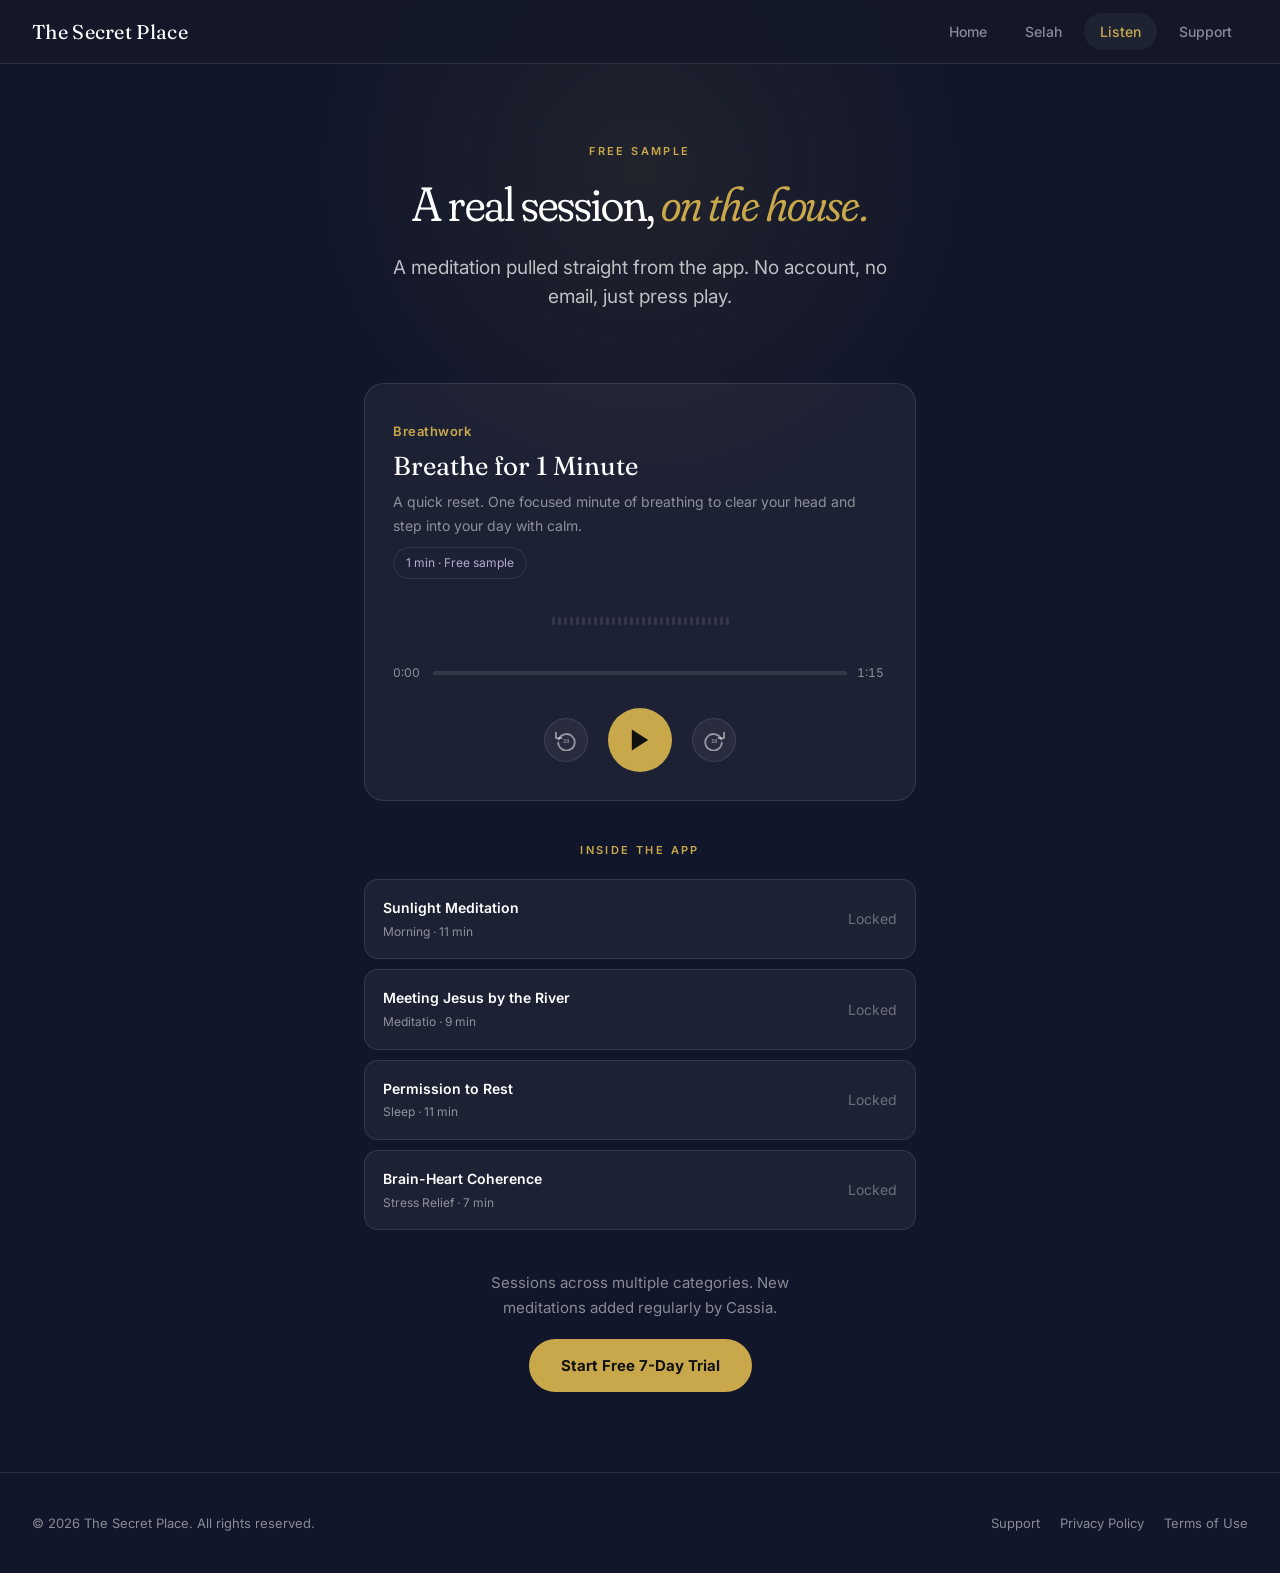
==== commit 77fea314: "Bring listen + selah pages in line; refine homepage copy - Drop "prayer" and "scripture" everywhere " ====
--- a/listen.html
+++ b/listen.html
@@ -6,33 +6,38 @@
 
   <!-- Primary SEO -->
   <title>Listen Free — Sample Meditation | The Secret Place</title>
-  <meta name="description" content="Try a free guided Christian meditation. Listen to a sample session from The Secret Place app — breathwork, prayer, and stillness for believers." />
-  <meta name="keywords" content="free christian meditation, free guided meditation, sample meditation, breathwork meditation, christian mindfulness free" />
+  <meta name="description" content="Try a free guided Christian meditation. Listen to a sample session from The Secret Place app — breathwork and stillness for believers." />
+  <meta name="keywords" content="free christian meditation, free guided meditation, sample meditation, breathwork meditation, christian mindfulness free, affirmations" />
   <link rel="canonical" href="https://thesecretplaceapp.com/listen.html" />
 
   <!-- Open Graph -->
   <meta property="og:type" content="website" />
   <meta property="og:url" content="https://thesecretplaceapp.com/listen.html" />
   <meta property="og:title" content="Listen Free — Sample Christian Meditation" />
-  <meta property="og:description" content="Try a free guided Christian meditation from The Secret Place. Breathwork, prayer, and stillness for believers." />
+  <meta property="og:description" content="Try a free guided Christian meditation from The Secret Place. Breathwork and stillness for believers." />
   <meta property="og:image" content="https://thesecretplaceapp.com/og-image.png" />
   <meta property="og:site_name" content="The Secret Place" />
 
   <!-- Twitter Card -->
   <meta name="twitter:card" content="summary_large_image" />
   <meta name="twitter:title" content="Listen Free — Sample Christian Meditation" />
-  <meta name="twitter:description" content="Try a free guided Christian meditation. Breathwork, prayer, and stillness for believers." />
+  <meta name="twitter:description" content="Try a free guided Christian meditation. Breathwork and stillness for believers." />
   <meta name="twitter:image" content="https://thesecretplaceapp.com/og-image.png" />
 
   <link rel="icon" type="image/png" href="og-image.png" />
+
+  <!-- Fonts -->
+  <link rel="preconnect" href="https://fonts.googleapis.com" />
+  <link rel="preconnect" href="https://fonts.gstatic.com" crossorigin />
+  <link href="https://fonts.googleapis.com/css2?family=Fraunces:ital,opsz,wght,SOFT@0,9..144,300..600,0..100;1,9..144,300..600,0..100&family=Inter:wght@400;500;600;700&display=swap" rel="stylesheet" />
+
   <link rel="stylesheet" href="styles.css" />
 </head>
 <body>
 
   <nav>
     <a class="nav-brand" href="index.html">
-      <span class="sparkle">✦</span>
-      <span>The Secret Place Meditation App</span>
+      <span>The Secret Place</span>
     </a>
     <ul class="nav-links">
       <li><a href="index.html">Home</a></li>
@@ -47,9 +52,9 @@
 
       <!-- Header -->
       <div class="timer-header">
-        <p class="hero-eyebrow">Free Sample</p>
-        <h1 class="timer-title">Try a Free Christian Meditation</h1>
-        <p class="timer-desc">This is a real meditation from the app, free for you to try. No account needed.</p>
+        <span class="eyebrow">Free Sample</span>
+        <h1 class="display display--sm">A real session, <em>on the house.</em></h1>
+        <p class="lede" style="margin-left:auto;margin-right:auto;text-align:center;">A meditation pulled straight from the app. No account, no email, just press play.</p>
       </div>
 
       <!-- Player Card -->
@@ -57,9 +62,9 @@
 
         <!-- Meditation info -->
         <div class="player-meta">
-          <div class="player-category">💨 Breathwork</div>
+          <div class="player-category">Breathwork</div>
           <h2 class="player-title">Breathe for 1 Minute</h2>
-          <p class="player-description">A quick reset. One focused minute of breathing to clear your head and step into your day with calm. Written and recorded by Cassia.</p>
+          <p class="player-description">A quick reset. One focused minute of breathing to clear your head and step into your day with calm.</p>
           <div class="player-duration-badge">1 min · Free sample</div>
         </div>
 
@@ -133,39 +138,35 @@
 
       <!-- More sessions teaser -->
       <div class="more-sessions">
-        <p class="section-label" style="text-align:center;margin-bottom:20px;">More Inside the App</p>
+        <span class="eyebrow" style="display:block;text-align:center;margin-bottom:20px;">Inside the App</span>
         <div class="session-teaser-grid">
           <div class="session-teaser">
-            <span class="session-teaser-icon">☀️</span>
             <div>
               <p class="session-teaser-title">Sunlight Meditation</p>
               <p class="session-teaser-meta">Morning · 11 min</p>
             </div>
-            <span class="session-teaser-lock">🔒</span>
-          </div>
-          <div class="session-teaser">
-            <span class="session-teaser-icon">🙏</span>
+            <span class="session-teaser-lock">Locked</span>
+          </div>
+          <div class="session-teaser">
             <div>
               <p class="session-teaser-title">Meeting Jesus by the River</p>
-              <p class="session-teaser-meta">Prayer · 9 min</p>
-            </div>
-            <span class="session-teaser-lock">🔒</span>
-          </div>
-          <div class="session-teaser">
-            <span class="session-teaser-icon">🌙</span>
+              <p class="session-teaser-meta">Meditatio · 9 min</p>
+            </div>
+            <span class="session-teaser-lock">Locked</span>
+          </div>
+          <div class="session-teaser">
             <div>
               <p class="session-teaser-title">Permission to Rest</p>
               <p class="session-teaser-meta">Sleep · 11 min</p>
             </div>
-            <span class="session-teaser-lock">🔒</span>
-          </div>
-          <div class="session-teaser">
-            <span class="session-teaser-icon">🌿</span>
+            <span class="session-teaser-lock">Locked</span>
+          </div>
+          <div class="session-teaser">
             <div>
               <p class="session-teaser-title">Brain-Heart Coherence</p>
               <p class="session-teaser-meta">Stress Relief · 7 min</p>
             </div>
-            <span class="session-teaser-lock">🔒</span>
+            <span class="session-teaser-lock">Locked</span>
           </div>
         </div>
       </div>
--- a/styles.css
+++ b/styles.css
@@ -1441,7 +1441,7 @@
   .hero-v2-copy .lede { margin-left: auto; margin-right: auto; }
   .hero-v2 .hero-actions { justify-content: center; }
   .hero-v2-stage { height: auto; min-height: 460px; order: -1; }
-  .device--hero { width: 240px; transform: rotate(-2deg); }
+  .device--hero { width: 240px; transform: none; }
   .device--peek { display: none; }
 
   .practice-row {
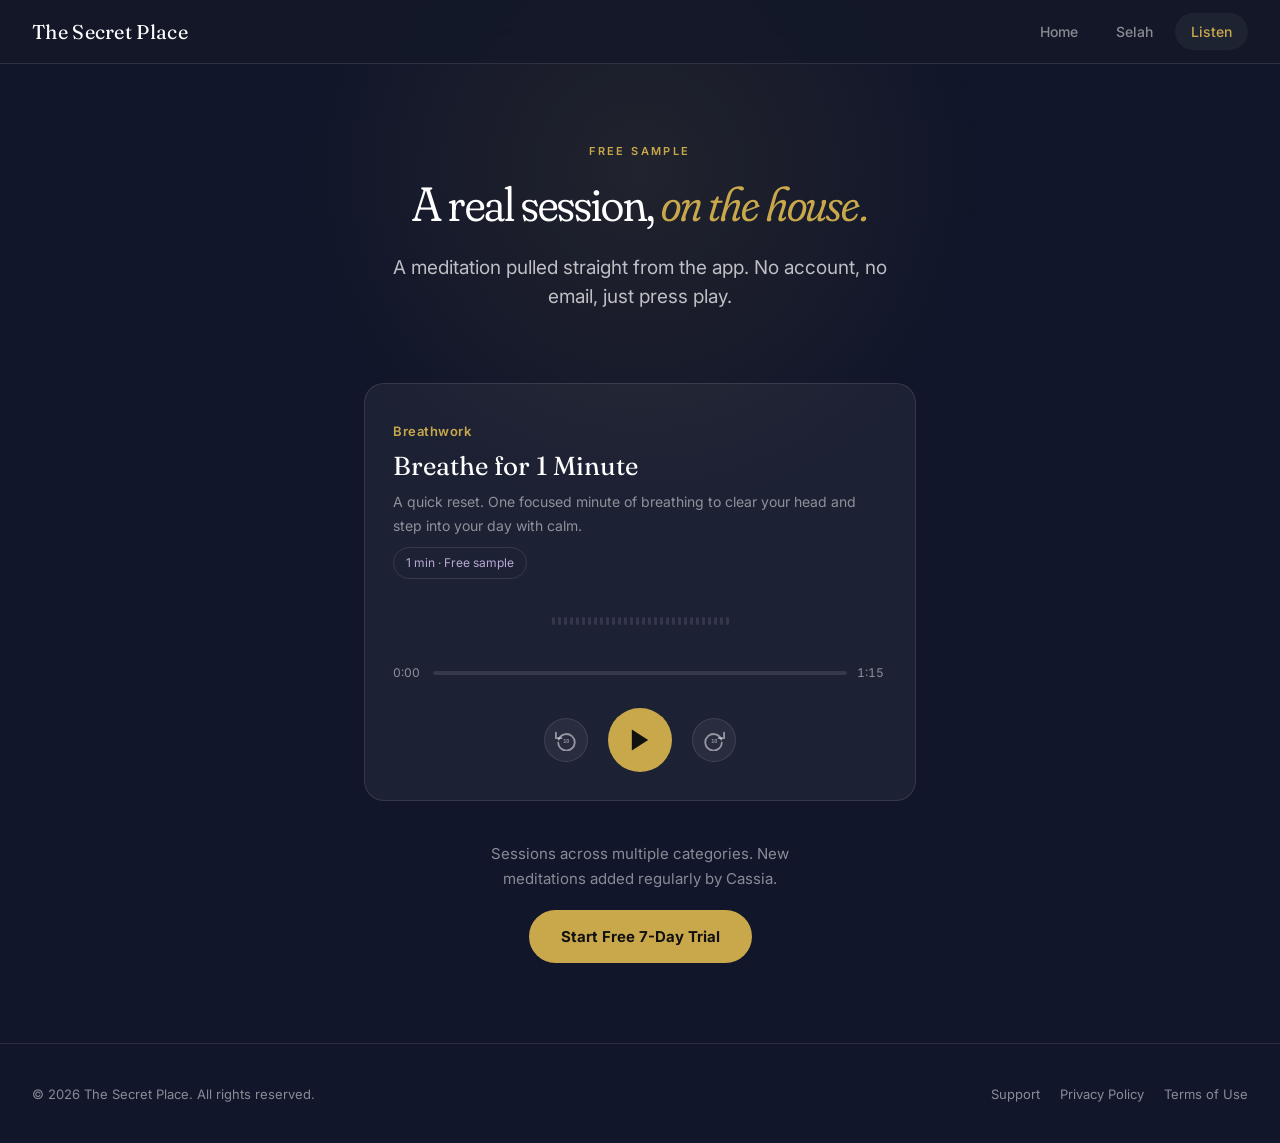
==== commit 159d41d0: "Trim nav, prune listen page, ground library section in reality - Remove Support from the top nav acr" ====
--- a/listen.html
+++ b/listen.html
@@ -43,7 +43,6 @@
       <li><a href="index.html">Home</a></li>
       <li><a href="selah.html">Selah</a></li>
       <li><a href="listen.html" class="active">Listen</a></li>
-      <li><a href="support.html">Support</a></li>
     </ul>
   </nav>
 
@@ -134,41 +133,6 @@
           -->
         </div>
 
-      </div>
-
-      <!-- More sessions teaser -->
-      <div class="more-sessions">
-        <span class="eyebrow" style="display:block;text-align:center;margin-bottom:20px;">Inside the App</span>
-        <div class="session-teaser-grid">
-          <div class="session-teaser">
-            <div>
-              <p class="session-teaser-title">Sunlight Meditation</p>
-              <p class="session-teaser-meta">Morning · 11 min</p>
-            </div>
-            <span class="session-teaser-lock">Locked</span>
-          </div>
-          <div class="session-teaser">
-            <div>
-              <p class="session-teaser-title">Meeting Jesus by the River</p>
-              <p class="session-teaser-meta">Meditatio · 9 min</p>
-            </div>
-            <span class="session-teaser-lock">Locked</span>
-          </div>
-          <div class="session-teaser">
-            <div>
-              <p class="session-teaser-title">Permission to Rest</p>
-              <p class="session-teaser-meta">Sleep · 11 min</p>
-            </div>
-            <span class="session-teaser-lock">Locked</span>
-          </div>
-          <div class="session-teaser">
-            <div>
-              <p class="session-teaser-title">Brain-Heart Coherence</p>
-              <p class="session-teaser-meta">Stress Relief · 7 min</p>
-            </div>
-            <span class="session-teaser-lock">Locked</span>
-          </div>
-        </div>
       </div>
 
       <!-- CTA -->
--- a/styles.css
+++ b/styles.css
@@ -1350,25 +1350,17 @@
 .library-card-meta {
   position: absolute;
   inset: auto 0 0 0;
-  padding: 20px 18px 18px;
-  background: linear-gradient(0deg, rgba(10,12,25,0.92) 0%, rgba(10,12,25,0.55) 60%, transparent 100%);
+  padding: 16px 16px 14px;
+  background: linear-gradient(0deg, rgba(10,12,25,0.78) 0%, rgba(10,12,25,0.30) 70%, transparent 100%);
   color: white;
 }
 .library-card-meta .cat {
-  font-size: 10px;
+  font-size: 10.5px;
   font-weight: 600;
   letter-spacing: 2px;
   text-transform: uppercase;
   color: var(--gold);
-  margin-bottom: 4px;
   display: block;
-}
-.library-card-meta .name {
-  font-family: var(--serif);
-  font-size: 17px;
-  line-height: 1.2;
-  font-weight: 400;
-  letter-spacing: -0.01em;
 }
 
 /* ─────────────────────────────────────────────
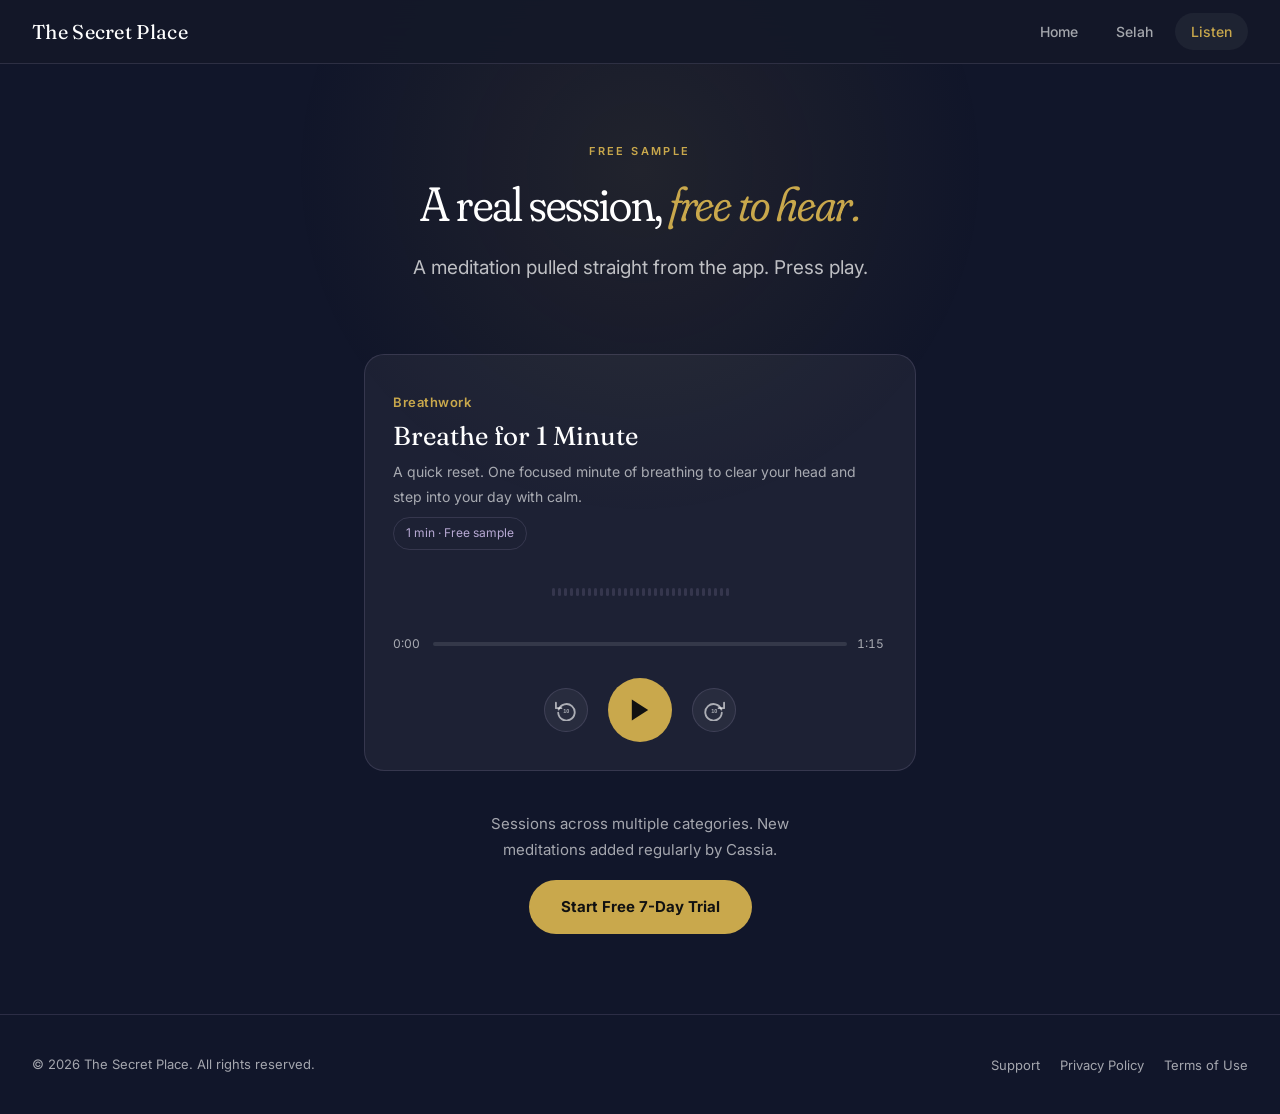
==== commit 7677f3f3: "Audit-driven cleanup across copy, a11y, and meta Copy / brand integrity - Drop "Affirmations" as a c" ====
--- a/listen.html
+++ b/listen.html
@@ -7,7 +7,7 @@
   <!-- Primary SEO -->
   <title>Listen Free — Sample Meditation | The Secret Place</title>
   <meta name="description" content="Try a free guided Christian meditation. Listen to a sample session from The Secret Place app — breathwork and stillness for believers." />
-  <meta name="keywords" content="free christian meditation, free guided meditation, sample meditation, breathwork meditation, christian mindfulness free, affirmations" />
+  <meta name="keywords" content="free christian meditation, free guided meditation, sample meditation, breathwork meditation, christian mindfulness free" />
   <link rel="canonical" href="https://thesecretplaceapp.com/listen.html" />
 
   <!-- Open Graph -->
@@ -46,14 +46,14 @@
     </ul>
   </nav>
 
-  <div class="page">
+  <main class="page">
     <div class="listen-page">
 
       <!-- Header -->
       <div class="timer-header">
         <span class="eyebrow">Free Sample</span>
-        <h1 class="display display--sm">A real session, <em>on the house.</em></h1>
-        <p class="lede" style="margin-left:auto;margin-right:auto;text-align:center;">A meditation pulled straight from the app. No account, no email, just press play.</p>
+        <h1 class="display display--sm">A real session, <em>free to hear.</em></h1>
+        <p class="lede" style="margin-left:auto;margin-right:auto;text-align:center;">A meditation pulled straight from the app. Press play.</p>
       </div>
 
       <!-- Player Card -->
@@ -142,7 +142,7 @@
       </div>
 
     </div>
-  </div>
+  </main>
 
   <footer>
     <p>© 2026 The Secret Place. All rights reserved.</p>
--- a/styles.css
+++ b/styles.css
@@ -17,7 +17,7 @@
   --surface: rgba(255,255,255,0.05);
   --border:  rgba(184,169,212,0.16);
   --text:    rgba(255,255,255,0.88);
-  --muted:   rgba(255,255,255,0.50);
+  --muted:   rgba(255,255,255,0.62);
   --radius:  14px;
   --serif:   'Fraunces', 'Cormorant Garamond', Georgia, 'Times New Roman', serif;
   --sans:    'Inter', -apple-system, 'Helvetica Neue', Arial, sans-serif;
@@ -934,7 +934,7 @@
   nav { padding: 0 14px; }
   .nav-brand span:last-child { display: none; } /* hide text, keep sparkle brand mark */
   .nav-links { gap: 2px; }
-  .nav-links a { padding: 6px 10px; font-size: 13px; }
+  .nav-links a { padding: 12px 14px; font-size: 13px; min-height: 44px; display: flex; align-items: center; }
 
   /* Scroll scene — stack on mobile */
   .scroll-scene-inner { flex-direction: column; padding: 0; }
@@ -978,7 +978,7 @@
   .timer-display { font-size: 36px; }
   .timer-controls { gap: 10px; }
   .timer-btn-primary { padding: 13px 28px; }
-  .pill { padding: 7px 13px; font-size: 12px; }
+  .pill { padding: 11px 14px; font-size: 12px; min-height: 40px; }
 
   /* Player page */
   .listen-page { padding: 52px 16px 64px; }
@@ -993,7 +993,7 @@
 
 /* ── Responsive — Very small (iPhone SE) ── */
 @media (max-width: 380px) {
-  .nav-links a { padding: 5px 8px; font-size: 12px; }
+  .nav-links a { padding: 11px 10px; font-size: 12px; min-height: 44px; }
   .timer-ring-wrap { width: 170px; height: 170px; }
   .timer-ring-svg  { width: 170px; height: 170px; }
   .timer-display { font-size: 32px; }
@@ -1254,7 +1254,7 @@
   display: flex;
   justify-content: center;
 }
-.practice-copy h2 {
+.practice-copy h3 {
   font-family: var(--serif);
   font-weight: 350;
   font-size: clamp(32px, 4vw, 48px);
@@ -1263,7 +1263,7 @@
   color: white;
   margin: 0 0 20px;
 }
-.practice-copy h2 em { font-style: italic; color: var(--gold); }
+.practice-copy h3 em { font-style: italic; color: var(--gold); }
 
 /* ─────────────────────────────────────────────
    CATEGORY GRID — phone cards in place of emoji grid
@@ -1478,7 +1478,7 @@
   .hero-v2 { padding: 40px 18px 64px; gap: 32px; }
   .hero-v2-stage { min-height: 420px; }
   .device--hero { width: 220px; }
-  .practice-copy h2 { font-size: clamp(26px, 7vw, 34px); }
+  .practice-copy h3 { font-size: clamp(26px, 7vw, 34px); }
   .library-card { flex: 0 0 180px; }
   .closer { padding: 72px 18px 88px; }
 }
@@ -1491,3 +1491,37 @@
   .hero-v2 .hero-actions { gap: 14px; }
   .stage { padding: 48px 16px; }
 }
+
+/* ═════════════════════════════════════════════
+   ACCESSIBILITY — focus + reduced motion
+═════════════════════════════════════════════ */
+
+*:focus { outline: none; }
+*:focus-visible {
+  outline: 2px solid var(--gold);
+  outline-offset: 3px;
+  border-radius: 4px;
+}
+.app-store-badge:focus-visible,
+.google-play-badge:focus-visible {
+  outline-offset: 6px;
+  border-radius: 8px;
+}
+.library-card:focus-visible {
+  outline-offset: -2px;
+  border-radius: 18px;
+}
+
+@media (prefers-reduced-motion: reduce) {
+  *, *::before, *::after {
+    animation-duration: 0.001ms !important;
+    animation-iteration-count: 1 !important;
+    transition-duration: 0.001ms !important;
+    scroll-behavior: auto !important;
+  }
+  .library-card:hover img,
+  .category-card:hover,
+  .app-store-badge:hover,
+  .google-play-badge:hover,
+  .btn-primary:hover { transform: none !important; }
+}
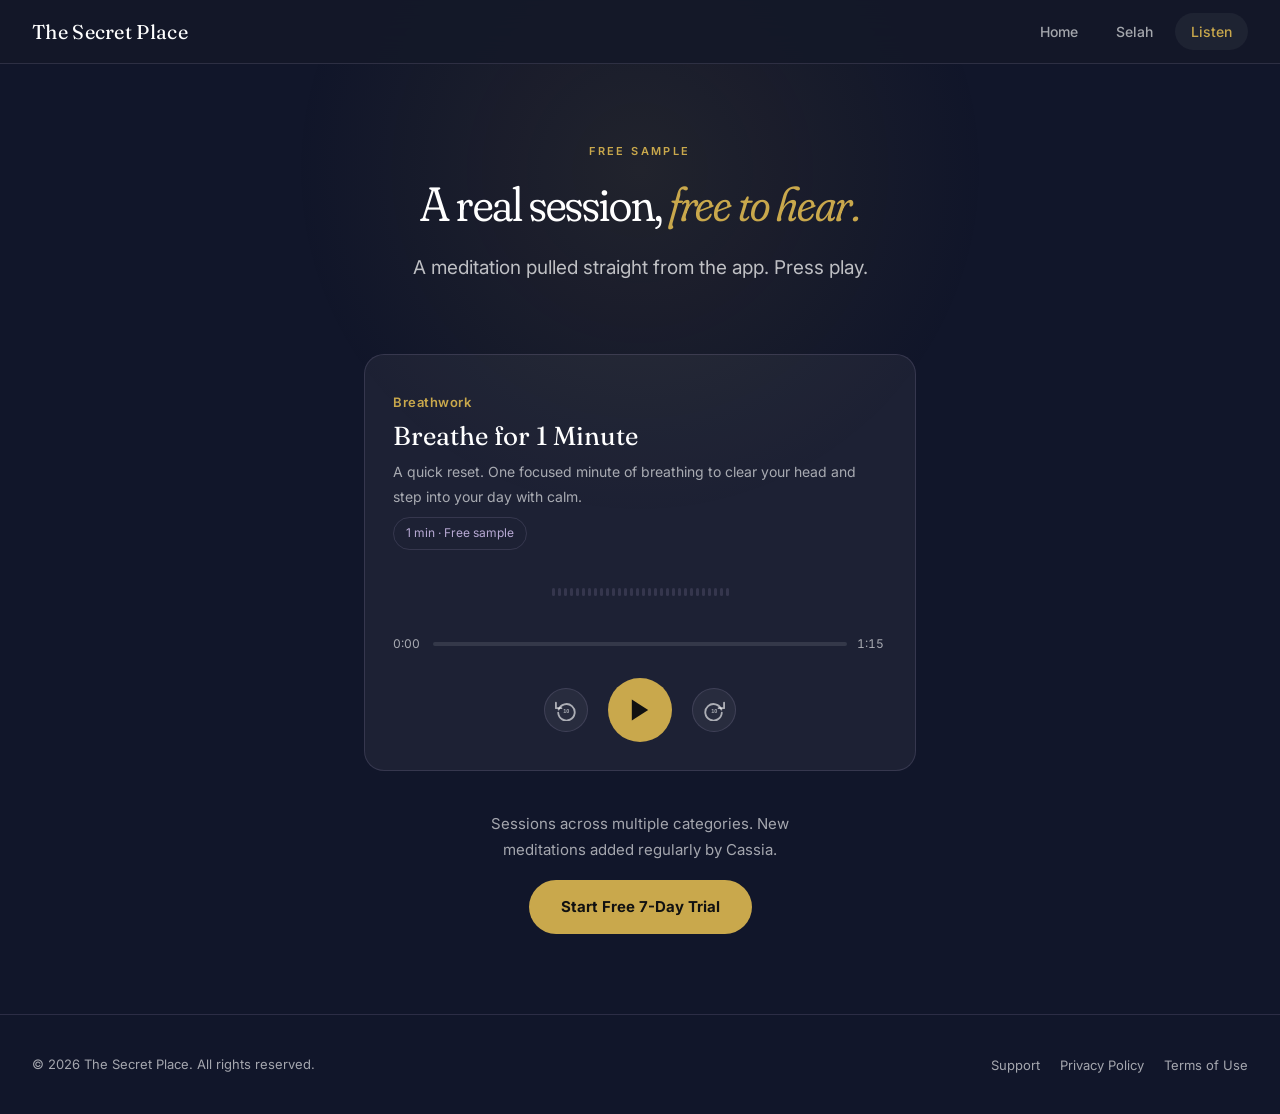
==== commit b2a29b53: "Go live with Android — surface Google Play badge everywhere iOS is offered Co-Authored-By: Claude Op" ====
--- a/listen.html
+++ b/listen.html
@@ -125,12 +125,9 @@
           <a href="https://apps.apple.com/us/app/the-secret-place-app/id6761489884" class="app-store-badge" target="_blank" rel="noopener" aria-label="Download The Secret Place on the App Store" style="margin-top:14px;">
             <img src="images/app-store-badge.svg" alt="Download on the App Store" width="180" height="60" />
           </a>
-          <!-- ANDROID LAUNCH: uncomment when live on Google Play -->
-          <!--
           <a href="https://play.google.com/store/apps/details?id=com.thesecretplace.app" class="google-play-badge" target="_blank" rel="noopener" aria-label="Get The Secret Place on Google Play" style="margin-top:14px;">
             <img src="images/google-play-badge.svg" alt="Get it on Google Play" width="180" height="60" />
           </a>
-          -->
         </div>
 
       </div>
